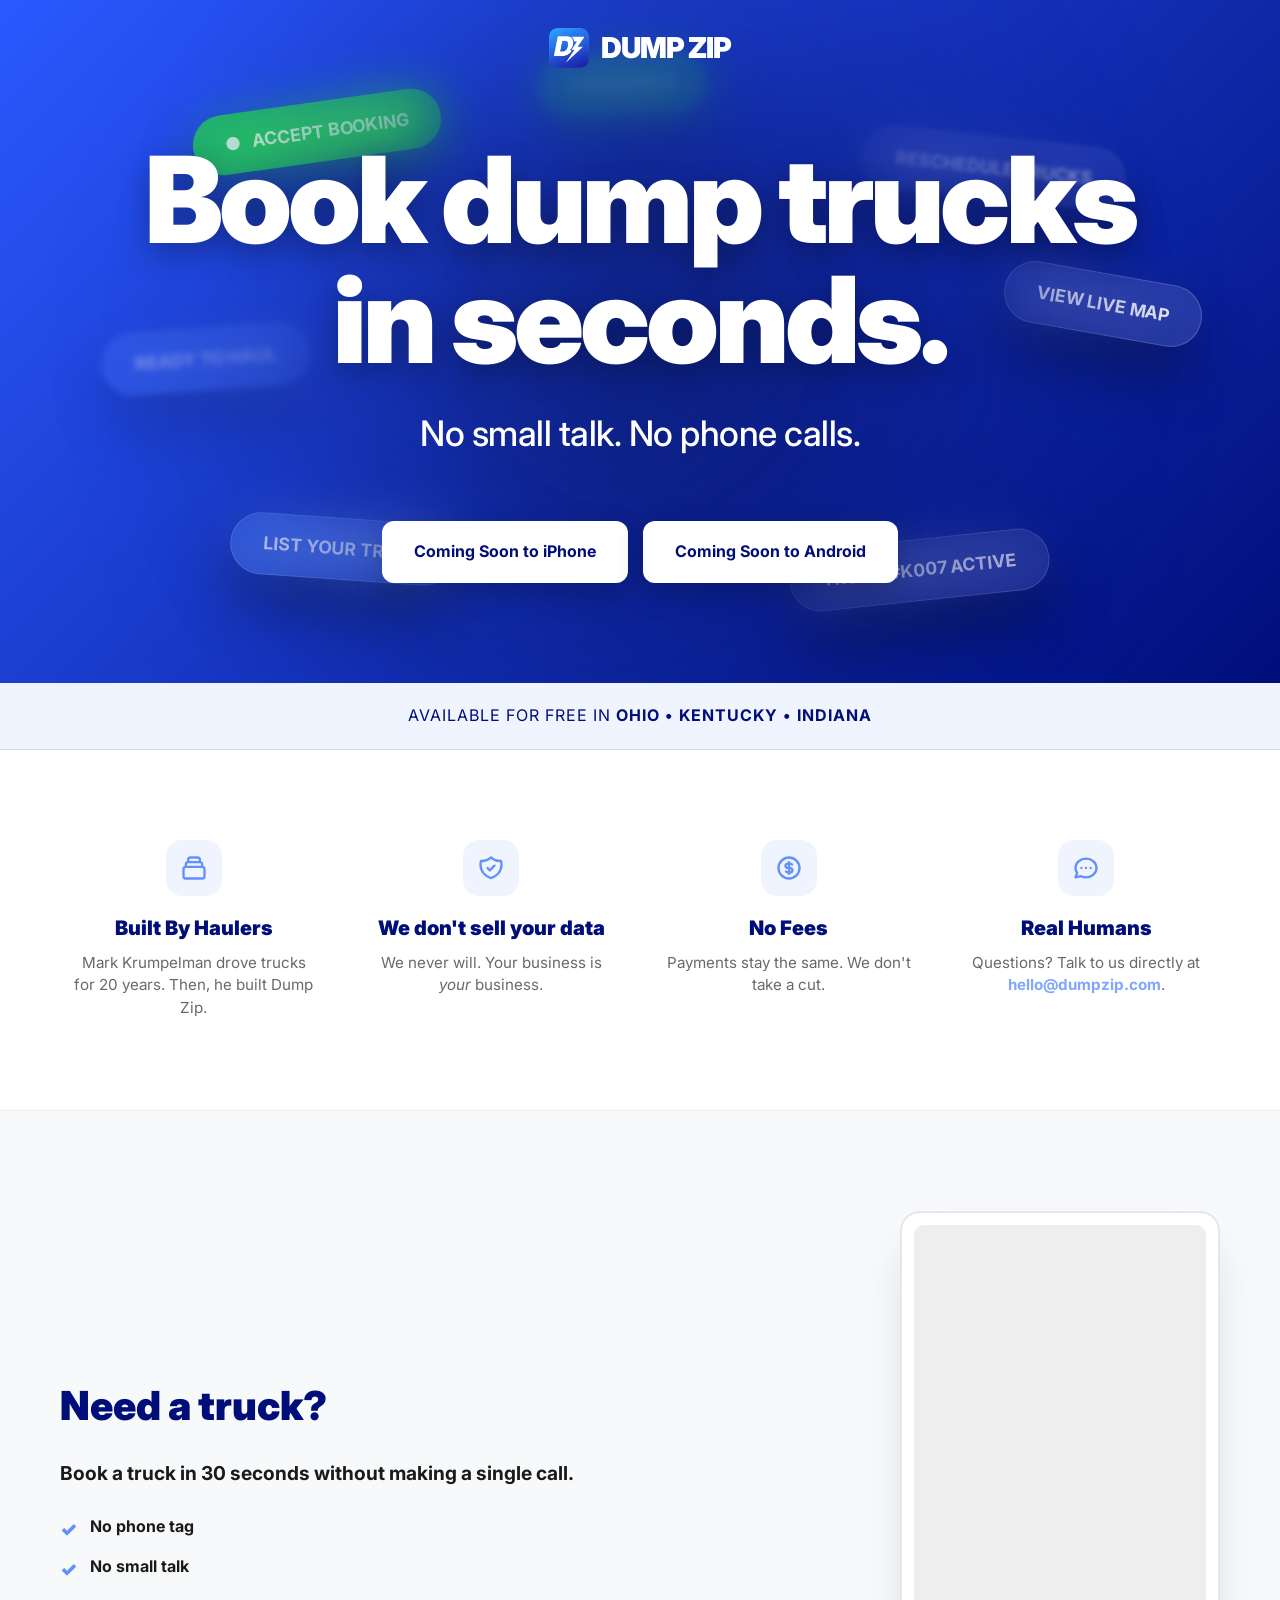
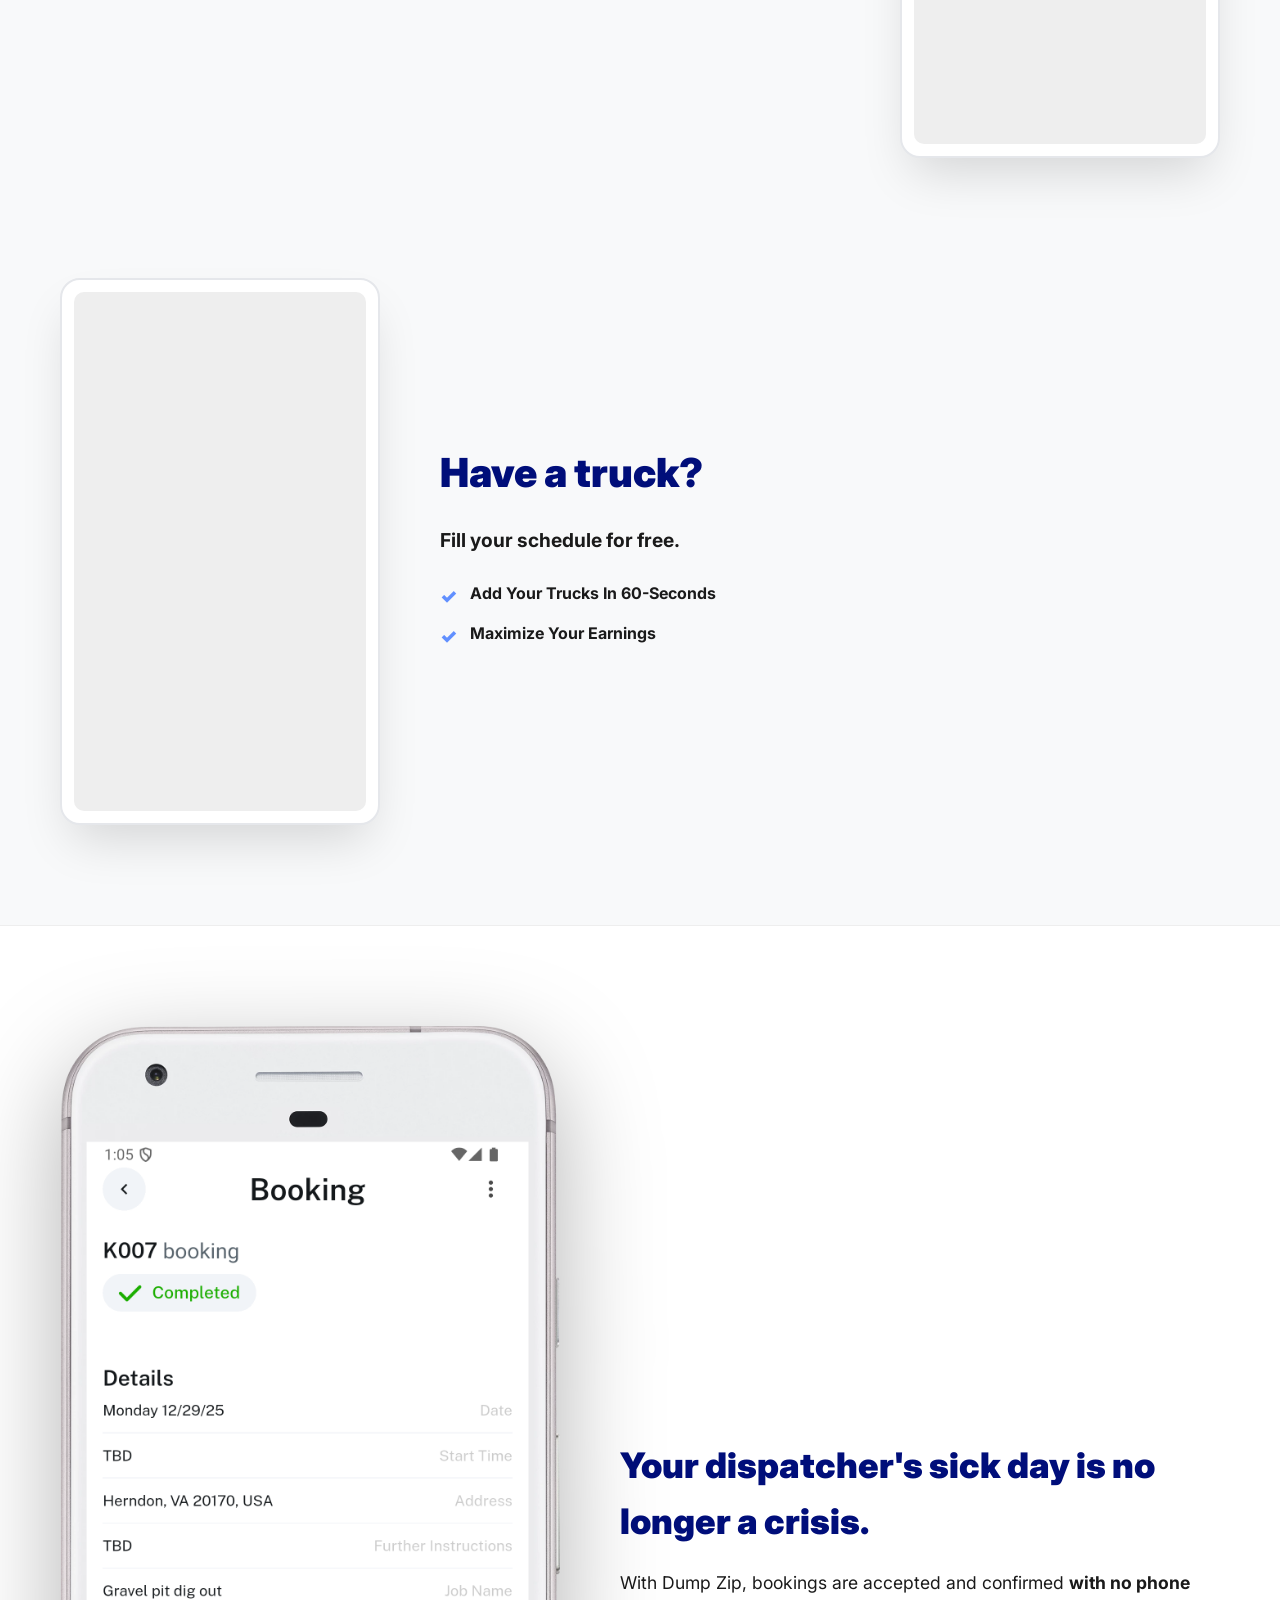
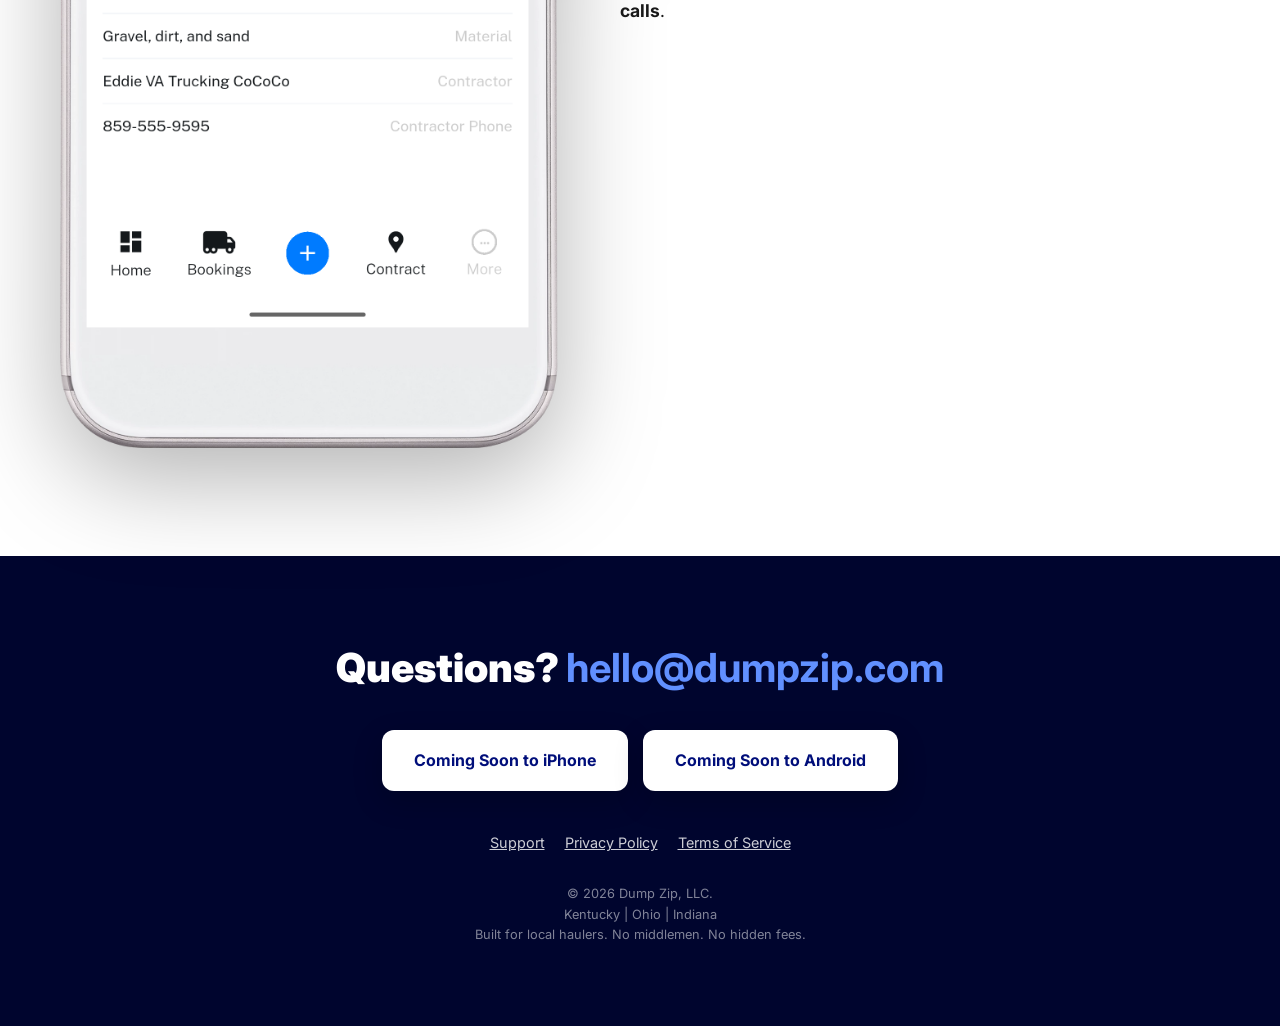
==== index.html @ b7d686d4 "Update index.html" ====
<!DOCTYPE html>
<html lang="en">
<head>
    <meta charset="UTF-8">
    <meta name="viewport" content="width=device-width, initial-scale=1.0">
    <title>Dump Zip | Stop Playing Phone Games</title>
    <link rel="preconnect" href="https://fonts.googleapis.com">
    <link rel="preconnect" href="https://fonts.gstatic.com" crossorigin>
    <link href="https://fonts.googleapis.com/css2?family=Inter:wght@400;500;700;900&display=swap" rel="stylesheet">
    <style>
        :root {
            --primary-gradient: linear-gradient(135deg, #2b59ff 0%, #000E7A 100%);
            --white: #ffffff;
            --text-dark: #1a1a1a;
            --text-light: #f0f0f0;
            --accent: #6190FF;
            --card-bg: #f8f9fa; /* Light Gray */
            --success: #22c55e;
            --danger: #ef4444;
        }

        * { margin: 0; padding: 0; box-sizing: border-box; }

        body {
            font-family: 'Inter', sans-serif;
            line-height: 1.6;
            color: var(--text-dark);
            background-color: var(--white);
            overflow-x: hidden;
        }

        .container { max-width: 1200px; margin: 0 auto; padding: 0 20px; } /* Increased max-width slightly for 4 cols */

        /* Navbar */
        nav { padding: 25px 0; background: transparent; position: absolute; width: 100%; z-index: 100; text-align: center; }
.logo {
    font-weight: 900;
    font-size: 1.8rem;
    color: white;
    text-transform: uppercase;
    letter-spacing: -1px;
        display: flex;
    align-items: center;
    justify-content: center;
    gap: 12px; /* This adds a nice space between the icon and the text */
}

.logo img {
    display: block;
    width: 40px;  
    height: 40px; 
    object-fit: contain;
}

        /* HERO SECTION */
        .hero {
            background: var(--primary-gradient);
            color: var(--white);
            padding: 140px 0 100px;
            text-align: center;
            position: relative;
            overflow: hidden;
            display: flex;
            align-items: center;
            min-height: 650px;
        }

        /* 3-LAYER SANDWICH LOGIC */
        
        /* LAYER 1: Background Pills */
        .floating-pill {
            position: absolute;
            padding: 16px 32px;
            border-radius: 100px;
            font-weight: 700;
            font-size: 1.1rem;
            white-space: nowrap;
            box-shadow: 0 30px 60px rgba(0,0,0,0.4);
            pointer-events: none;
            z-index: 5; 
            display: flex;
            align-items: center;
            gap: 12px;
        }
        .pill-green { background: var(--success); color: white; }
        .pill-blue { background: rgba(97, 144, 255, 0.45); color: white; border: 1.5px solid rgba(255,255,255,0.2); }
        .pill-glass { background: rgba(255, 255, 255, 0.12); color: white; border: 1.5px solid rgba(255, 255, 255, 0.2); }

        .p-1 { top: 15%; left: 15%; transform: rotate(-8deg); }
        .p-2 { top: 20%; right: 12%; transform: rotate(6deg); filter: blur(2px); opacity: 0.6; }
        .p-3 { bottom: 15%; left: 18%; transform: rotate(4deg); }
        .p-4 { bottom: 12%; right: 18%; transform: rotate(-6deg); }
        .p-5 { top: 48%; left: 8%; transform: rotate(-4deg); filter: blur(3px); opacity: 0.5; }
        .p-6 { top: 40%; right: 6%; transform: rotate(10deg); }
        .p-7 { top: 8%; left: 42%; transform: rotate(-2deg); filter: blur(4px); opacity: 0.4; }

        /* LAYER 2: The Shield */
        .legibility-shield {
            position: absolute;
            top: 50%;
            left: 50%;
            transform: translate(-50%, -50%);
            width: 120%; 
            height: 100%;
            z-index: 8;
            pointer-events: none;
            backdrop-filter: blur(25px);
            -webkit-backdrop-filter: blur(25px);
            -webkit-mask-image: radial-gradient(circle, black 20%, transparent 70%);
            mask-image: radial-gradient(circle, black 20%, transparent 70%);
            background: radial-gradient(circle, rgba(0, 5, 46, 0.4) 0%, transparent 70%);
        }

        /* LAYER 3: Crisp Text */
        .hero-text-content {
            position: relative;
            z-index: 20;
            max-width: 1100px;
            margin: 0 auto;
        }
        
        .hero-h1 {
            font-size: clamp(3rem, 10vw, 7.5rem);
            font-weight: 900;
            line-height: 1;
            letter-spacing: -4px;
            margin-bottom: 25px;
            text-shadow: 0 10px 30px rgba(0,0,0,0.3);
        }
        
        .hero-h2 {
            font-size: clamp(1.2rem, 3vw, 2.2rem);
            font-weight: 500;
            margin-bottom: 60px;
            opacity: 1;
            letter-spacing: -0.5px;
        }

        .cta-group { 
            display: flex; 
            gap: 15px; 
            flex-wrap: wrap; 
            justify-content: center; 
            align-items: center; 
        }

        .btn { padding: 18px 32px; border-radius: 12px; text-decoration: none; font-weight: 700; font-size: 1rem; transition: transform 0.2s; text-align: center; }
        .btn-primary { background: var(--white); color: #000E7A; box-shadow: 0 10px 30px rgba(0,0,0,0.2); }
        .btn-secondary { background: rgba(255,255,255,0.1); color: var(--white); border: 1px solid rgba(255,255,255,0.3); backdrop-filter: blur(10px); }
        .btn:hover { transform: translateY(-3px); }

        /* Location Bar */
        .location-bar {
            background: #f0f4ff;
            padding: 20px;
            text-align: center;
            font-weight: 700;
            color: #000E7A;
            text-transform: uppercase;
            letter-spacing: 1px;
            border-bottom: 1px solid #d0d7ef;
        }

        /* PROMISE SECTION (White Background) */
        .promise {
            background: var(--white);
            padding: 80px 0;
            border-bottom: 1px solid #eee;
        }

        .promise-grid {
            display: grid;
            grid-template-columns: repeat(4, 1fr); /* CHANGED TO 4 COLUMNS */
            gap: 30px; /* Reduced gap slightly to fit 4 */
            align-items: flex-start;
        }

        .promise-card {
            text-align: center;
            padding: 10px;
        }

        .promise-icon {
            width: 56px;
            height: 56px;
            margin: 0 auto 20px auto;
            color: var(--accent);
            background: rgba(97, 144, 255, 0.1);
            padding: 14px;
            border-radius: 16px;
            display: block;
        }

        .promise h3 {
            font-size: 1.25rem;
            font-weight: 900;
            margin-bottom: 12px;
            color: #000E7A;
            line-height: 1.2;
        }

        .promise p {
            font-size: 0.95rem;
            opacity: 0.8;
            line-height: 1.5;
            color: #444;
        }

        /* FEATURES SECTION (Gray Background) */
        .features { 
            padding: 100px 0; 
            background-color: var(--card-bg); 
        }
        
        .feature-row {
            display: flex;
            align-items: center;
            gap: 60px;
            margin-bottom: 120px;
        }

        .feature-row:last-child { margin-bottom: 0; }

        .feature-row.reverse { flex-direction: row-reverse; }

        .feature-text { flex: 1; }
        .feature-text h2 { font-size: 2.5rem; font-weight: 900; color: #000E7A; margin-bottom: 20px; }
        .feature-text p { font-size: 1.2rem; margin-bottom: 25px; }
        
        .feature-text ul { list-style: none; }
        .feature-text li { 
            margin-bottom: 15px; 
            padding-left: 30px; 
            position: relative; 
            font-weight: 500;
        }
        .feature-text li::before { 
            content: '✓'; 
            position: absolute; 
            left: 0; 
            color: var(--accent); 
            font-weight: 900; 
            font-size: 1.2rem;
        }

        .feature-video {
            flex: 0 0 320px;
            position: relative;
        }

        .phone-frame {
            background: #fff;
            padding: 12px;
            border-radius: 20px;
            box-shadow: 0 25px 50px -12px rgba(0, 0, 0, 0.15);
            border: 2px solid #e5e7eb;
        }

        .video-container {
            width: 100%;
            border-radius: 10px;
            overflow: hidden;
            background: #eee;
            aspect-ratio: 9/16;
            display: block;
        }

        .video-container video { width: 100%; height: 100%; object-fit: cover; }

        /* PROOF SECTION (White Background) */
        .proof-section { 
            padding: 100px 0; 
            background: var(--white); 
            border-top: 1px solid #eee; 
        }
        .proof-grid {
            display: grid;
            grid-template-columns: 1fr 1.2fr;
            gap: 60px;
            align-items: center;
        }
        
        /* UPDATED IMAGE STYLING FOR TRANSPARENT PNG */
        .proof-image img {
            width: 100%;
            /* Removed the card-like styling to fix the background issue */
            border-radius: 0; 
            box-shadow: none;
            /* Apply a shadow that respects the transparent shape */
            filter: drop-shadow(0 30px 50px rgba(0,0,0,0.3));
            transition: transform 0.3s ease;
        }
        
        .proof-image img:hover {
            transform: translateY(-5px);
        }

        .proof-text h2 { font-size: 2.2rem; font-weight: 900; margin-bottom: 20px; color: #000E7A; }
        .proof-text p { margin-bottom: 20px; font-size: 1.1rem; }

        /* Footer */
        footer { 
            background: #00052e; 
            color: var(--white); 
            padding: 80px 0; 
            text-align: center; 
        }
        footer h2 { font-size: 2.5rem; margin-bottom: 30px; font-weight: 900; }
        
        /* Signup Form Styling */
        #signupForm {
            max-width: 400px;
            margin: 40px auto 30px auto;
            padding: 30px;
            background: rgba(255,255,255,0.1);
            border: 1px solid rgba(255,255,255,0.2);
            border-radius: 12px;
            backdrop-filter: blur(10px);
            color: var(--text-light);
            text-align: left;
        }
        #signupForm h3 {
            font-size: 1.8rem;
            font-weight: 700;
            margin-bottom: 25px;
            color: var(--white);
            text-align: center;
        }
        #signupForm div {
            margin-bottom: 15px;
        }
        #signupForm label {
            display: block;
            margin-bottom: 8px;
            font-weight: 500;
            font-size: 0.95rem;
            color: rgba(255,255,255,0.8);
        }
        #signupForm input[type="text"],
        #signupForm input[type="email"] {
            width: 100%;
            padding: 12px 15px;
            border: 1px solid rgba(255,255,255,0.3);
            border-radius: 8px;
            background-color: rgba(255,255,255,0.15);
            color: var(--white);
            font-family: 'Inter', sans-serif;
            font-size: 1rem;
            box-sizing: border-box;
            transition: border-color 0.2s, background-color 0.2s;
        }
        #signupForm input[type="text"]:focus,
        #signupForm input[type="email"]:focus {
            outline: none;
            border-color: var(--accent);
            background-color: rgba(255,255,255,0.25);
        }
        #signupForm input::placeholder {
            color: rgba(255,255,255,0.5);
        }

        #signupForm button[type="submit"] {
            width: 100%;
            padding: 15px;
            border-radius: 12px;
            background: var(--accent);
            color: var(--white);
            font-weight: 700;
            font-size: 1.1rem;
            border: none;
            cursor: pointer;
            transition: background-color 0.2s, transform 0.2s;
        }
        #signupForm button[type="submit"]:hover {
            background-color: #4a7ffc;
            transform: translateY(-2px);
        }

        #responseMessage { 
            margin-top: 20px; 
            padding: 12px; 
            border-radius: 8px; 
            font-weight: 500;
            text-align: center;
            font-size: 0.9rem;
            color: var(--text-light); 
        }
        #responseMessage.success { 
            background-color: rgba(34, 197, 94, 0.2);
            color: var(--success); 
            border: 1px solid rgba(34, 197, 94, 0.4);
        }
        #responseMessage.error { 
            background-color: rgba(239, 68, 68, 0.2);
            color: var(--danger); 
            border: 1px solid rgba(239, 68, 68, 0.4);
        }

        /* Responsive Breakpoints */
        
        /* TABLET: 2x2 GRID for Promises */
        @media (max-width: 1024px) {
            .promise-grid {
                grid-template-columns: repeat(2, 1fr);
                gap: 40px;
            }
        }

        /* MOBILE Adjustments */
        @media (max-width: 900px) {
            .floating-pill, .legibility-shield { display: none; }
            .feature-row, .feature-row.reverse { 
                flex-direction: column; 
                text-align: center; 
                gap: 40px;
                margin-bottom: 80px;
            }
            .feature-video { flex: 0 0 auto; width: 280px; }
            .feature-text h2 { font-size: 2rem; }
            .proof-grid { grid-template-columns: 1fr; text-align: center; gap: 40px; }
        }

        @media (max-width: 600px) {
            .hero { padding: 80px 0; min-height: auto; }
            .hero-h1 { font-size: 3.5rem; letter-spacing: -2px; }
            .hero-h2 { font-size: 1.1rem; margin-bottom: 40px; }
            .btn { width: 100%; }
            #signupForm { padding: 20px; margin-left: 15px; margin-right: 15px; }
            
            /* Stack Promises 1x1 on small mobile */
            .promise-grid {
                grid-template-columns: 1fr;
                gap: 50px;
            }
        }
		
    </style>
</head>
<body>

    <nav>
        <div class="container">
            <div class="logo"><img src="media/logo_transparent_150x150.png" />Dump Zip</div>
        </div>
    </nav>

    <section class="hero">
        <!-- LAYER 1: PILLS -->
        <div class="floating-pill pill-green p-1"><span>●</span> ACCEPT BOOKING</div>
        <div class="floating-pill pill-glass p-2">RESCHEDULE TRUCKS</div>
        <div class="floating-pill pill-blue p-3">LIST YOUR TRUCK</div>
        <div class="floating-pill pill-glass p-4">TRUCK #K007 ACTIVE</div>
        <div class="floating-pill pill-blue p-5">READY TO HAUL</div>
        <div class="floating-pill pill-glass p-6">VIEW LIVE MAP</div>
        <div class="floating-pill pill-green p-7">CONFIRMED</div>

        <!-- LAYER 2: THE SHIELD -->
        <div class="legibility-shield"></div>

        <!-- LAYER 3: CRISP TEXT -->
        <div class="container">
            <div class="hero-text-content">
                <h1 class="hero-h1">Book dump trucks in seconds. </h1>
                <h2 class="hero-h2">No small talk. No phone calls. </h2>
                <div class="cta-group">
                    <a href="#" class="btn btn-primary">Coming Soon to iPhone</a>
                    <a href="#" class="btn btn-primary">Coming Soon to Android</a>
                </div>
            </div>
        </div>
    </section>

    <div class="location-bar">
        <span style="font-weight: 400;">Available for free in</span>  Ohio • Kentucky • Indiana
    </div>
	
    <!-- PROMISE SECTION (New 4-Column Layout) -->
    <section class="promise">
        <div class="container">
            <div class="promise-grid">
                
                <!-- NEW ITEM: Built By Haulers (First for trust) -->
                <div class="promise-card">
                    <svg class="promise-icon" xmlns="http://www.w3.org/2000/svg" fill="none" viewBox="0 0 24 24" stroke="currentColor" stroke-width="2">
                        <path stroke-linecap="round" stroke-linejoin="round" d="M19 11H5m14 0a2 2 0 012 2v6a2 2 0 01-2 2H5a2 2 0 01-2-2v-6a2 2 0 012-2m14 0V9a2 2 0 00-2-2M5 11V9a2 2 0 012-2m0 0V5a2 2 0 012-2h6a2 2 0 012 2v2M7 7h10" />
                    </svg>
                    <h3>Built By Haulers</h3>
                    <p>Mark Krumpelman drove trucks for 20 years. Then, he built Dump Zip.</p>
                </div>

                <!-- Item 2: Privacy -->
                <div class="promise-card">
                    <svg class="promise-icon" xmlns="http://www.w3.org/2000/svg" fill="none" viewBox="0 0 24 24" stroke="currentColor" stroke-width="2">
                        <path stroke-linecap="round" stroke-linejoin="round" d="M9 12l2 2 4-4m5.618-4.016A11.955 11.955 0 0112 2.944a11.955 11.955 0 01-8.618 3.04A12.02 12.02 0 003 9c0 5.591 3.824 10.29 9 11.622 5.176-1.332 9-6.03 9-11.622 0-1.042-.133-2.052-.382-3.016z" />
                    </svg>
                    <h3>We don't sell your data</h3>
                    <p>We never will. Your business is <em>your</em> business.</p>
                </div>

                <!-- Item 3: Money -->
                <div class="promise-card">
                    <svg class="promise-icon" xmlns="http://www.w3.org/2000/svg" fill="none" viewBox="0 0 24 24" stroke="currentColor" stroke-width="2">
                        <path stroke-linecap="round" stroke-linejoin="round" d="M12 8c-1.657 0-3 .895-3 2s1.343 2 3 2 3 .895 3 2-1.343 2-3 2m0-8c1.11 0 2.08.402 2.599 1M12 8V7m0 1v8m0 0v1m0-1c-1.11 0-2.08-.402-2.599-1M21 12a9 9 0 11-18 0 9 9 0 0118 0z" />
                    </svg>
                    <h3>No Fees</h3>
                    <p>Payments stay the same. We don't take a cut.</p>
                </div>

                <!-- Item 4: Contact -->
                <div class="promise-card">
                    <svg class="promise-icon" xmlns="http://www.w3.org/2000/svg" fill="none" viewBox="0 0 24 24" stroke="currentColor" stroke-width="2">
                        <path stroke-linecap="round" stroke-linejoin="round" d="M8 12h.01M12 12h.01M16 12h.01M21 12c0 4.418-4.03 8-9 8a9.863 9.863 0 01-4.255-.949L3 20l1.395-3.72C3.512 15.042 3 13.574 3 12c0-4.418 4.03-8 9-8s9 3.582 9 8z" />
                    </svg>
                    <h3>Real Humans</h3>
                    <p>Questions? Talk to us directly at <a href="mailto:hello@dumpzip.com" style="color:var(--accent); text-decoration:none; font-weight:700;">hello@dumpzip.com</a>.</p>
                </div>

            </div>
        </div>
    </section>

    <!-- FEATURES SECTION -->
    <section class="features">
        <div class="container">
            
            <!-- Contractor Row -->
            <div class="feature-row">
                <div class="feature-text">
                    <h2>Need a truck?</h2>
                    <p><strong>Book a truck in 30 seconds without making a single call.</strong></p>
                    <ul>
                        <li><strong>No phone tag</strong></li>
                        <li><strong>No small talk</strong></li>
                    </ul>
                </div>
                <div class="feature-video">
                    <div class="phone-frame">
                        <div class="video-container">
                            <video autoplay muted loop playsinline>
                                <source src="media/ContractorCreateJob_small_v1.mp4" type="video/mp4">
                            </video>
                        </div>
                    </div>
                </div>
            </div>

            <!-- Owner Row -->
            <div class="feature-row reverse">
                <div class="feature-text">
                    <h2>Have a truck?</h2>
                    <p><strong>Fill your schedule for free.</strong></p>
                    <ul>
                        <li><strong>Add Your Trucks In 60-Seconds</strong></li>
                        <li><strong>Maximize Your Earnings</strong></li>
                    </ul>
                </div>
                <div class="feature-video">
                    <div class="phone-frame">
                        <div class="video-container">
                            <video autoplay muted loop playsinline>
                                <source src="media/AddTruck_Small_v4.mp4" type="video/mp4">
                            </video>
                        </div>
                    </div>
                </div>
            </div>

        </div>
    </section>

    <!-- PROOF SECTION -->
    <section class="proof-section">
        <div class="container">
            <div class="proof-grid">
                <div class="proof-image">
                    <img src="media/BookingDetail.png" alt="Booking Detail Screen">
                </div>
                <div class="proof-text">
                    <h2>Your dispatcher's sick day is no longer a crisis.</h2>
                    <p>With Dump Zip, bookings are accepted and confirmed <strong>with no phone calls</strong>.</p>
                </div>
            </div>
        </div>
    </section>

<footer>
        <div class="container">
            <h2>Questions? <a href="mailto:hello@dumpzip.com" style="color:var(--accent); text-decoration:none; font-weight:700;">hello@dumpzip.com</a></h2>
            <div class="cta-group" style="justify-content: center; margin-bottom: 40px;">
                <a href="#" class="btn btn-primary">Coming Soon to iPhone</a>
                <a href="#" class="btn btn-primary">Coming Soon to Android</a>
            </div>

            <!-- MANDATORY LINKS FOR APP STORE REVIEW -->
            <div style="margin-bottom: 30px; display: flex; justify-content: center; gap: 20px; font-size: 0.9rem;">
                <a href="support.html" style="color: white; text-decoration: underline; opacity: 0.8;">Support</a>
                <a href="privacy.html" style="color: white; text-decoration: underline; opacity: 0.8;">Privacy Policy</a>
                <a href="tos.html" style="color: white; text-decoration: underline; opacity: 0.8;">Terms of Service</a>
            </div>

            <p style="opacity: 0.5; font-size: 0.8rem;">
                © <script>document.write(new Date().getFullYear());</script> Dump Zip, LLC. <br / >
				Kentucky | Ohio | Indiana<br />
                Built for local haulers. No middlemen. No hidden fees.
            </p>
        </div>
    </footer>

   
</body>
</html>
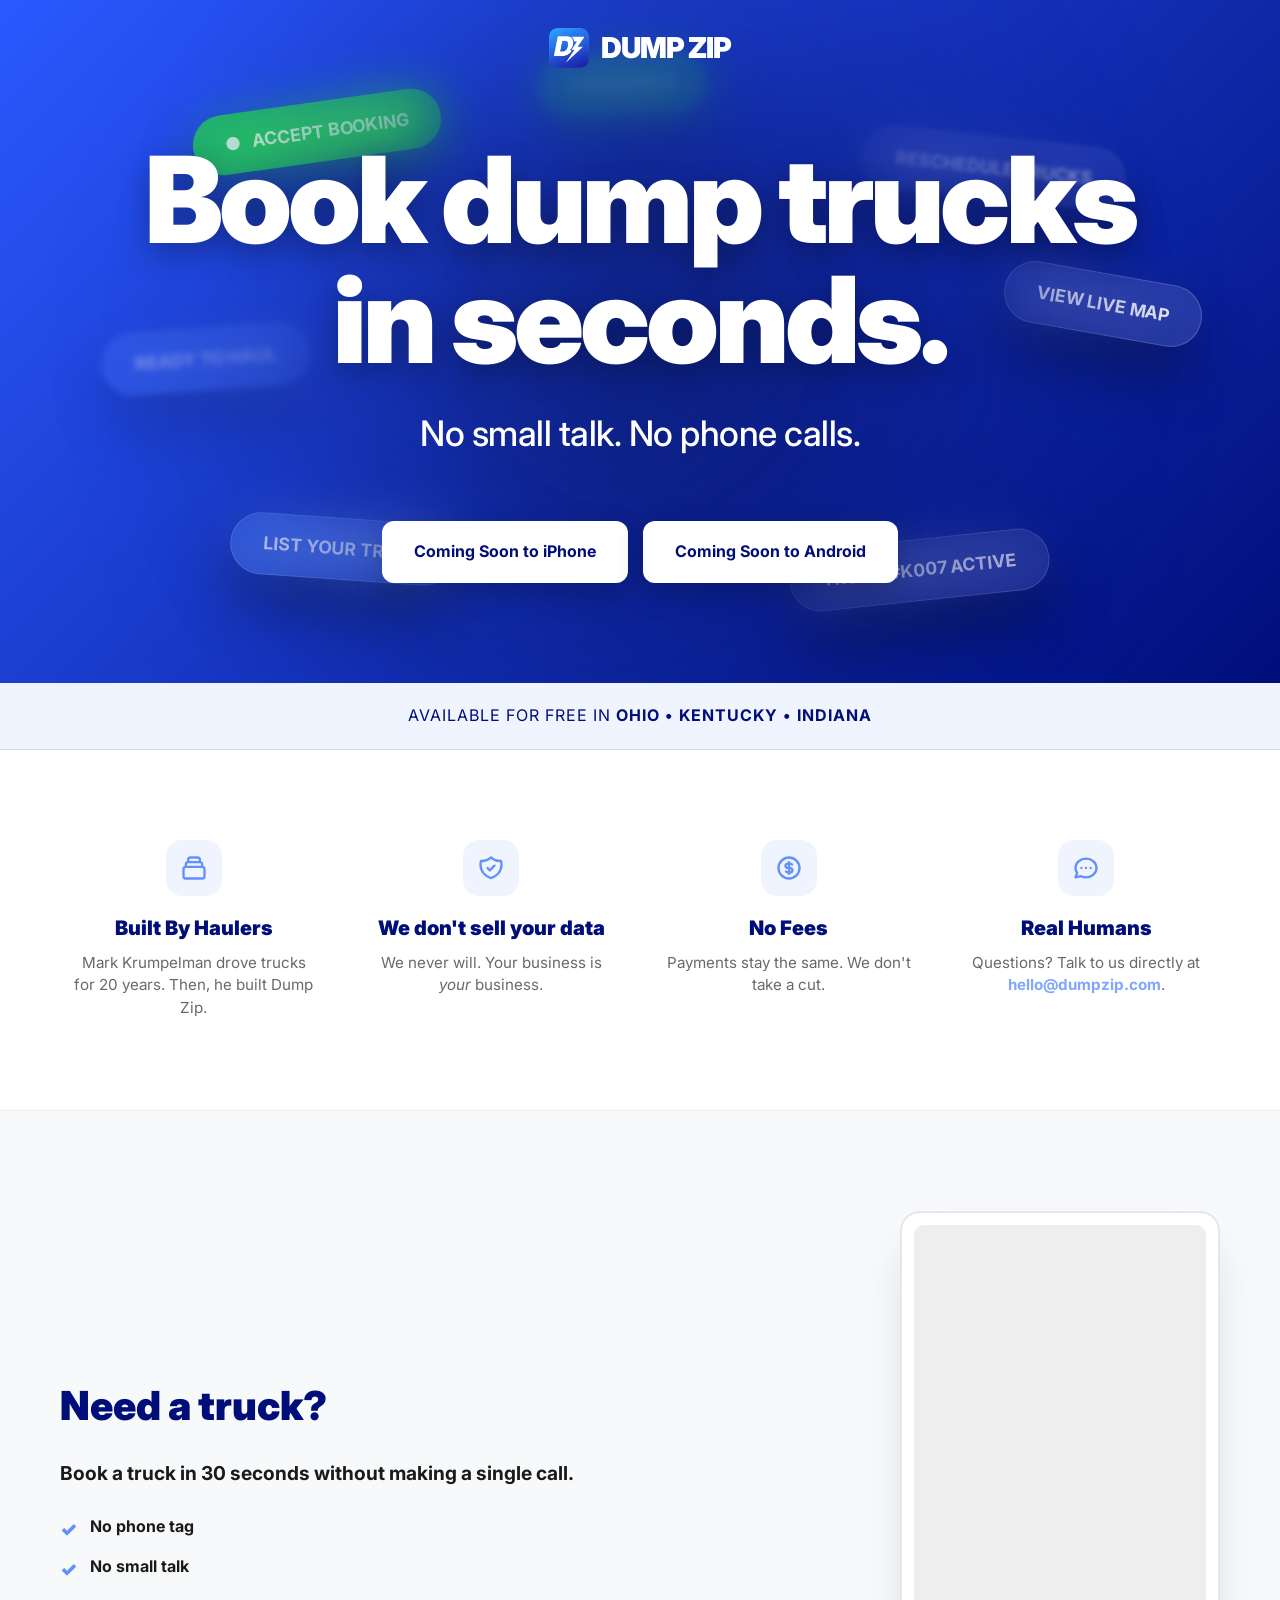
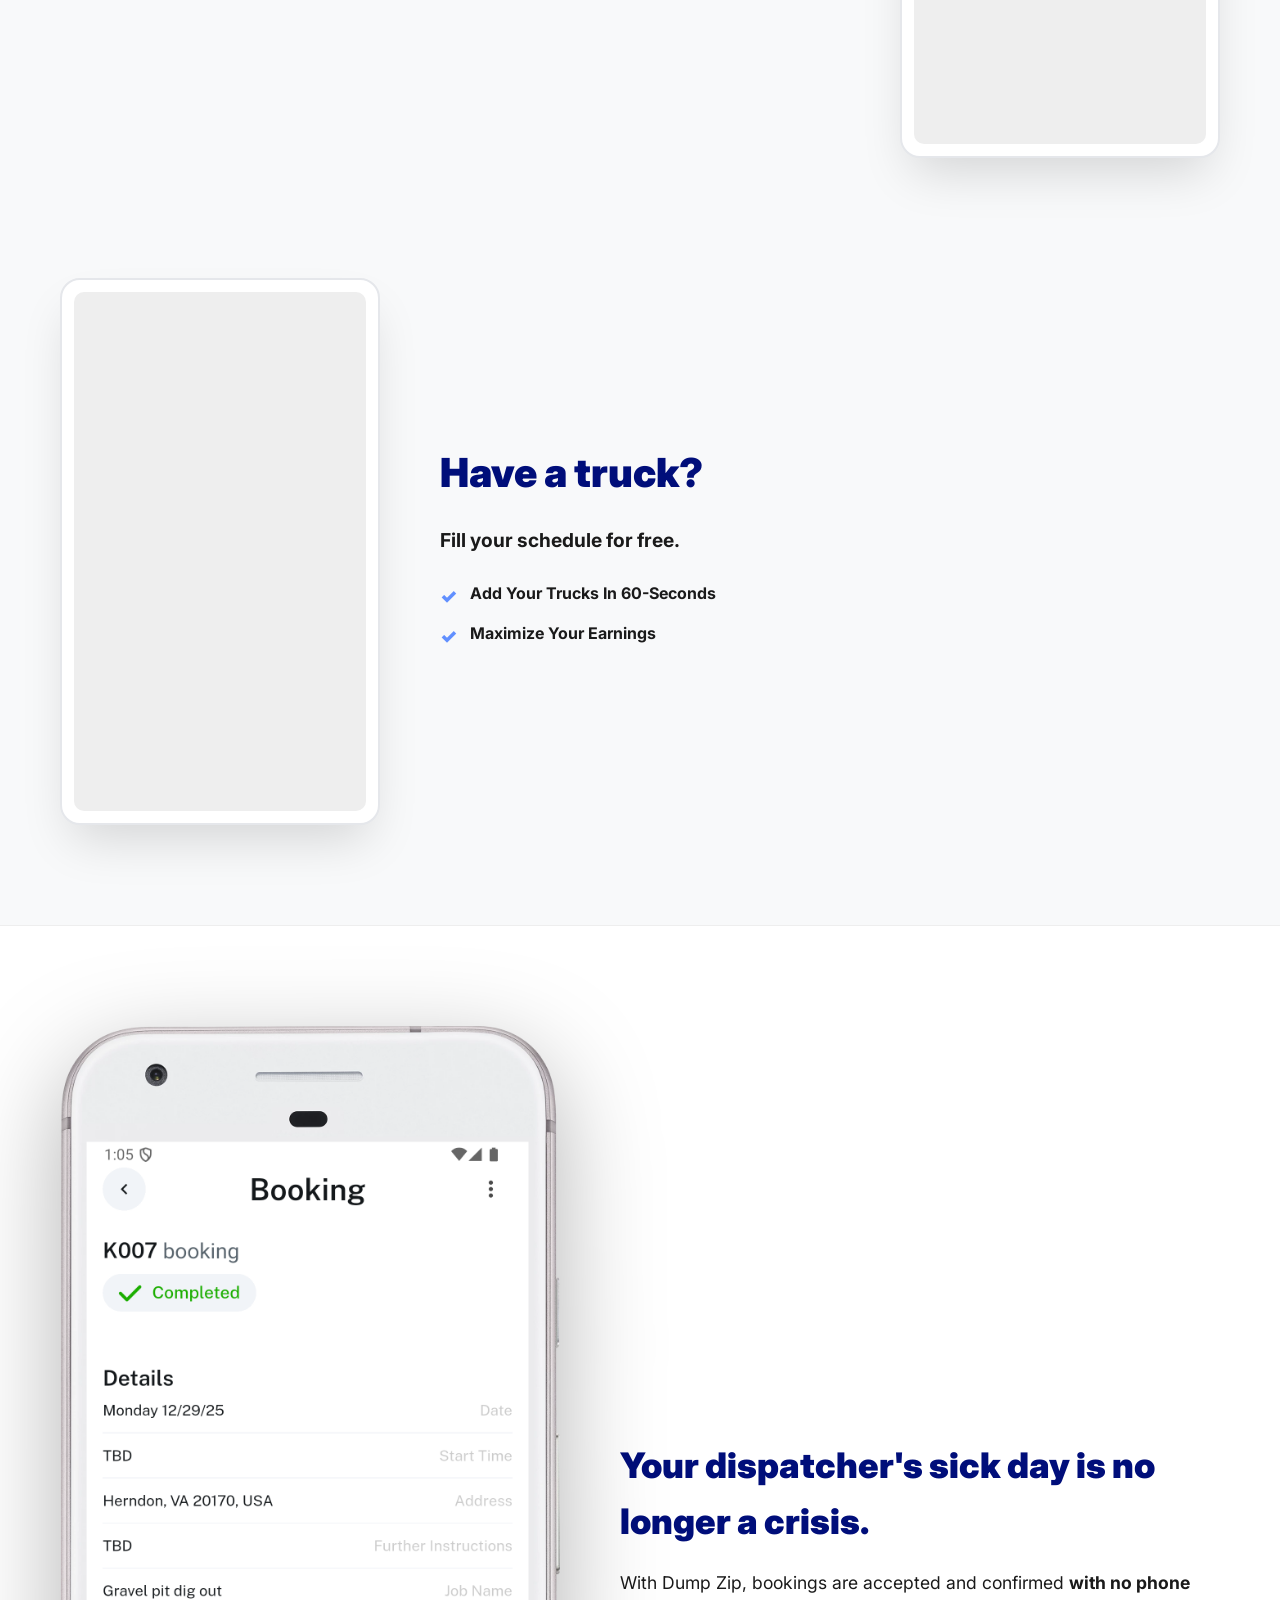
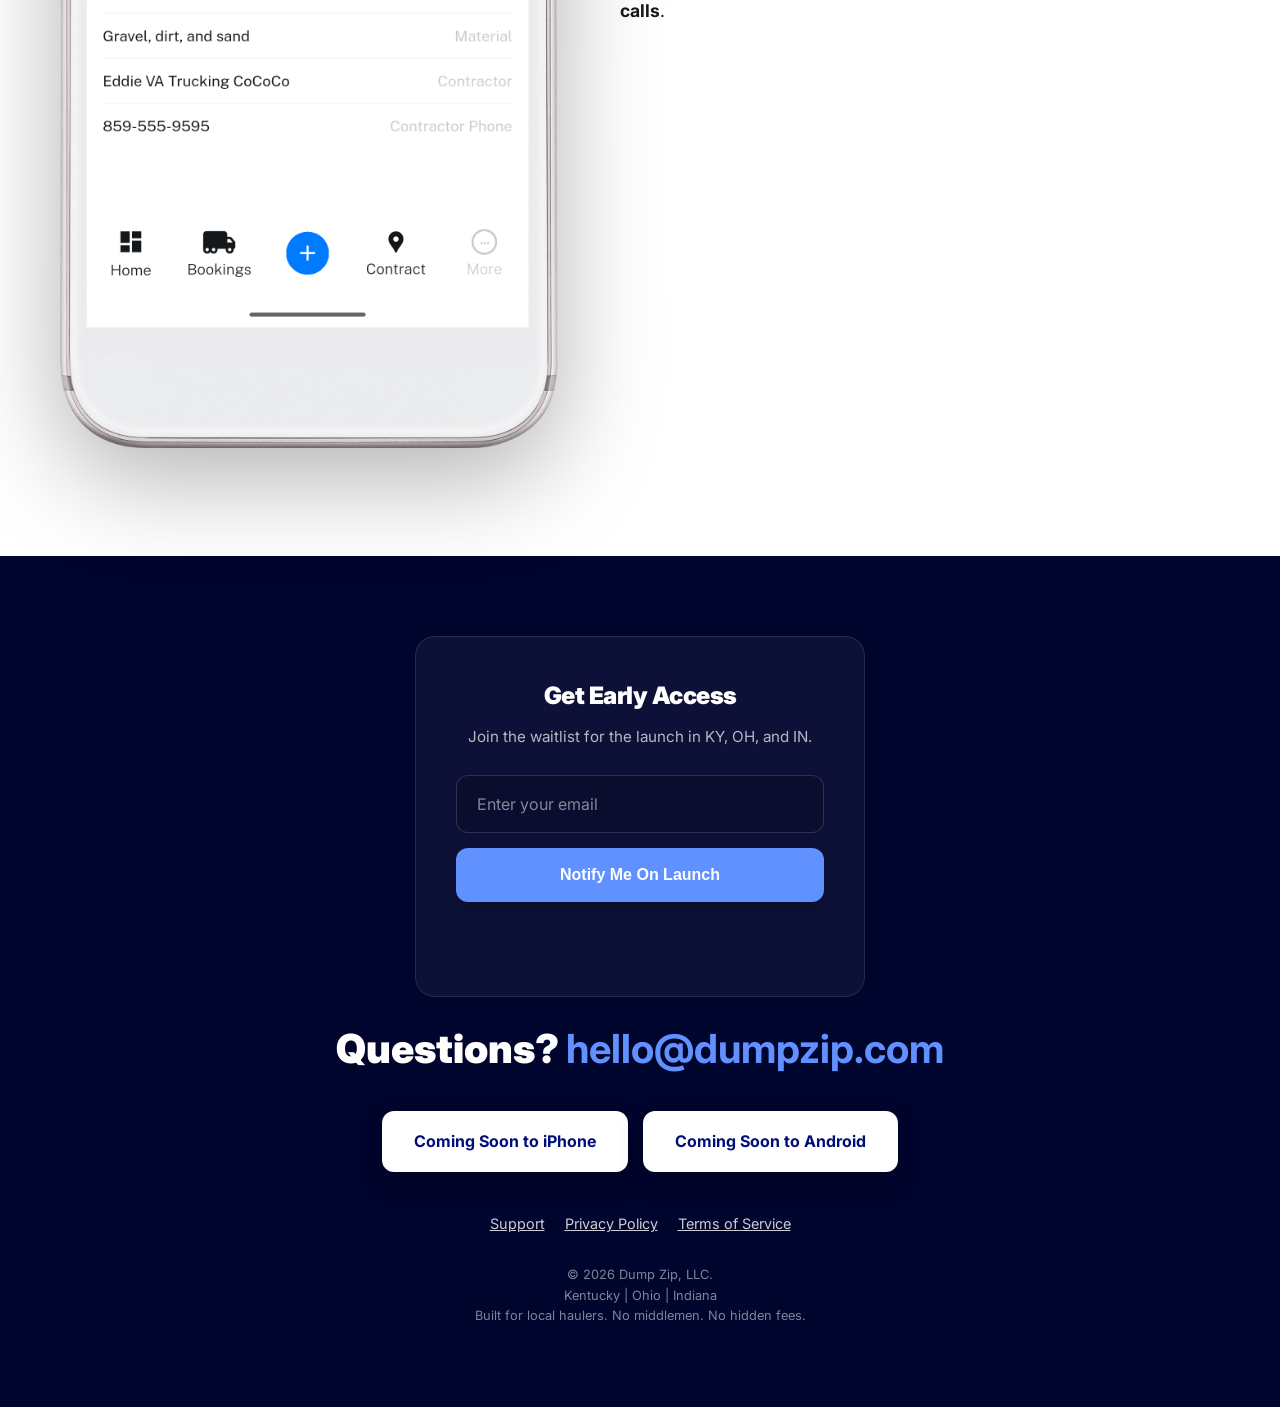
==== commit b6592918: "Update index.html" ====
--- a/index.html
+++ b/index.html
@@ -3,7 +3,7 @@
 <head>
     <meta charset="UTF-8">
     <meta name="viewport" content="width=device-width, initial-scale=1.0">
-    <title>Dump Zip | Stop Playing Phone Games</title>
+    <title>Dump Zip | Book dump trucks in seconds</title>
     <link rel="preconnect" href="https://fonts.googleapis.com">
     <link rel="preconnect" href="https://fonts.gstatic.com" crossorigin>
     <link href="https://fonts.googleapis.com/css2?family=Inter:wght@400;500;700;900&display=swap" rel="stylesheet">
@@ -433,7 +433,101 @@
                 gap: 50px;
             }
         }
-		
+
+
+
+       #signupForm {
+            max-width: 450px;
+            margin: 0 auto 20px auto;
+            padding: 40px;
+            background: rgba(255, 255, 255, 0.05); /* Subtler than before */
+            border: 1px solid rgba(255, 255, 255, 0.1);
+            border-radius: 20px; /* Matching the phone-frame radius */
+            backdrop-filter: blur(12px);
+            -webkit-backdrop-filter: blur(12px);
+            text-align: center;
+        }
+
+        #signupForm h3 {
+            font-size: 1.5rem;
+            font-weight: 900;
+            margin-bottom: 10px;
+            color: var(--white);
+            letter-spacing: -0.5px;
+        }
+
+        #signupForm p {
+            font-size: 0.95rem;
+            color: rgba(255, 255, 255, 0.7);
+            margin-bottom: 25px;
+        }
+
+        .input-group {
+            position: relative;
+            margin-bottom: 15px;
+        }
+
+        #signupForm input[type="email"] {
+            width: 100%;
+            padding: 18px 20px;
+            border: 1.5px solid rgba(255, 255, 255, 0.15);
+            border-radius: 12px;
+            background-color: rgba(0, 0, 0, 0.2);
+            color: var(--white);
+            font-family: 'Inter', sans-serif;
+            font-size: 1rem;
+            transition: all 0.2s ease;
+            box-sizing: border-box;
+        }
+
+        #signupForm input[type="email"]:focus {
+            outline: none;
+            border-color: var(--accent);
+            background-color: rgba(0, 0, 0, 0.4);
+            box-shadow: 0 0 0 4px rgba(97, 144, 255, 0.2);
+        }
+
+        #signupForm button[type="submit"] {
+            width: 100%;
+            padding: 18px;
+            border-radius: 12px;
+            background: var(--accent);
+            color: var(--white);
+            font-weight: 700;
+            font-size: 1rem;
+            border: none;
+            cursor: pointer;
+            transition: all 0.2s cubic-bezier(0.175, 0.885, 0.32, 1.275);
+            box-shadow: 0 10px 20px rgba(0, 0, 0, 0.2);
+        }
+
+        #signupForm button[type="submit"]:hover:not(:disabled) {
+            transform: translateY(-3px);
+            background-color: #4a7ffc;
+            box-shadow: 0 15px 30px rgba(0, 0, 0, 0.3);
+        }
+
+        #signupForm button[type="submit"]:active:not(:disabled) {
+            transform: translateY(-1px);
+        }
+
+        #signupForm button[type="submit"]:disabled {
+            background-color: #334155;
+            color: rgba(255, 255, 255, 0.4);
+            cursor: not-allowed;
+            transform: none;
+            box-shadow: none;
+        }
+
+        #message { 
+            margin-top: 15px; 
+            min-height: 24px; /* Prevents layout jump */
+            font-weight: 600;
+            font-size: 0.9rem;
+            transition: all 0.3s ease;
+        }
+
+
     </style>
 </head>
 <body>
@@ -584,7 +678,61 @@
     </section>
 
 <footer>
+
         <div class="container">
+		
+           <div id="signupForm">
+            <h3>Get Early Access</h3>
+            <p>Join the waitlist for the launch in KY, OH, and IN.</p>
+            
+            <form id="waitlistForm">
+                <div class="input-group">
+                    <input type="email" name="email" id="emailInput" placeholder="Enter your email" required>
+                </div>
+                <button type="submit" id="submitBtn">Notify Me On Launch</button>
+            </form>
+            <div id="message"></div>
+        </div>
+<script>
+    const scriptURL = 'https://script.google.com/macros/s/AKfycbz48bq75bDEh3w0ULwMIRuShwhSCwM0jLUFnsHgKeyPE7opaUaVAYyBFwAE7rJHcFdZ/exec';
+    
+    // 1. Target the actual FORM ID, not the DIV wrapper
+    const form = document.getElementById('waitlistForm'); 
+    const btn = document.getElementById('submitBtn');
+    const msg = document.getElementById('message');
+
+    form.addEventListener('submit', e => {
+        e.preventDefault();
+        btn.disabled = true;
+        msg.style.color = "white"; // Ensure text is visible
+        msg.innerText = "Submitting...";
+
+        const formData = new URLSearchParams();
+        // 2. Access the value via the name attribute of the input
+        formData.append('email', form.email.value);
+
+        fetch(scriptURL, {
+            method: 'POST',
+            mode: 'no-cors',
+            body: formData
+        })
+        .then(() => {
+            msg.style.color = "#22c55e"; // Success green
+            msg.innerText = "Thank you! You have been added.";
+            form.reset();
+            btn.disabled = false; // Re-enable in case they want to add another
+        })
+        .catch(error => {
+            msg.style.color = "#ef4444"; // Danger red
+            msg.innerText = "Error: Please try again.";
+            btn.disabled = false;
+            console.error('Error!', error.message);
+        });
+    });
+</script>
+
+
+		
             <h2>Questions? <a href="mailto:hello@dumpzip.com" style="color:var(--accent); text-decoration:none; font-weight:700;">hello@dumpzip.com</a></h2>
             <div class="cta-group" style="justify-content: center; margin-bottom: 40px;">
                 <a href="#" class="btn btn-primary">Coming Soon to iPhone</a>
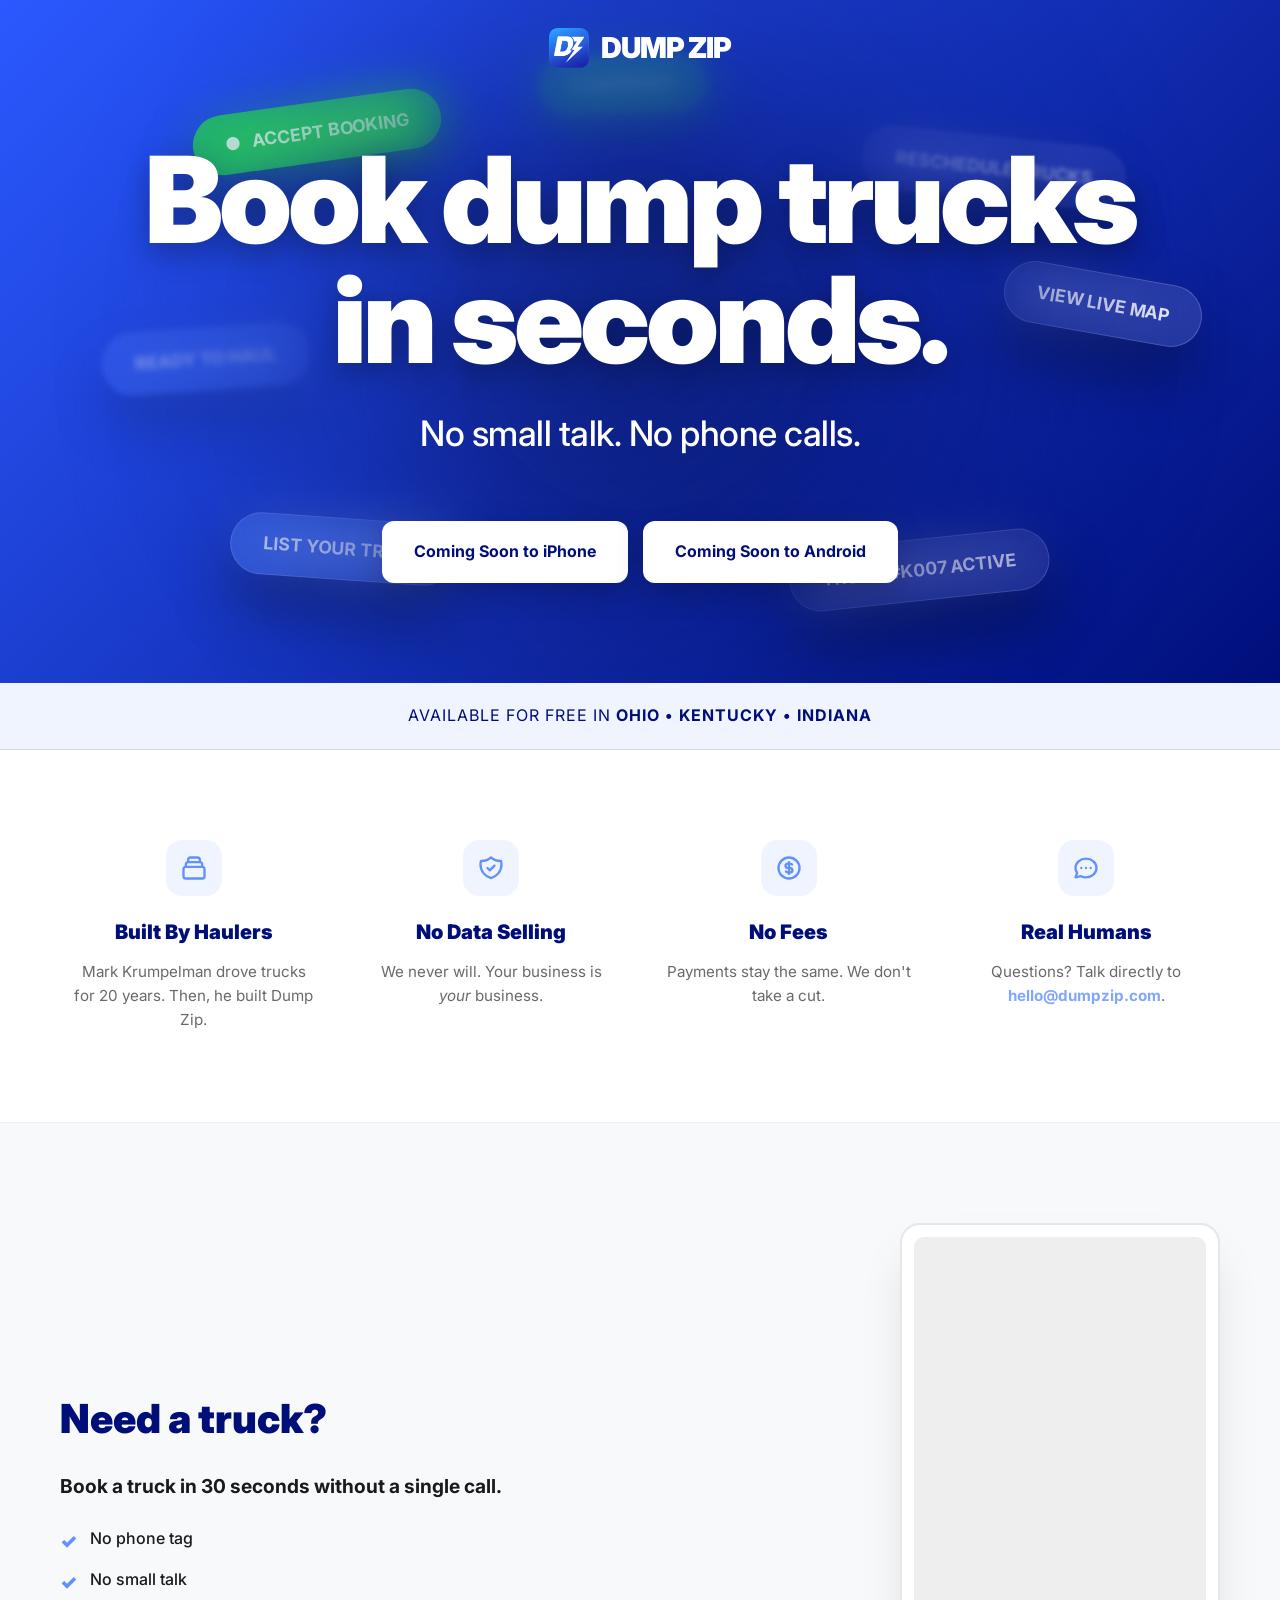
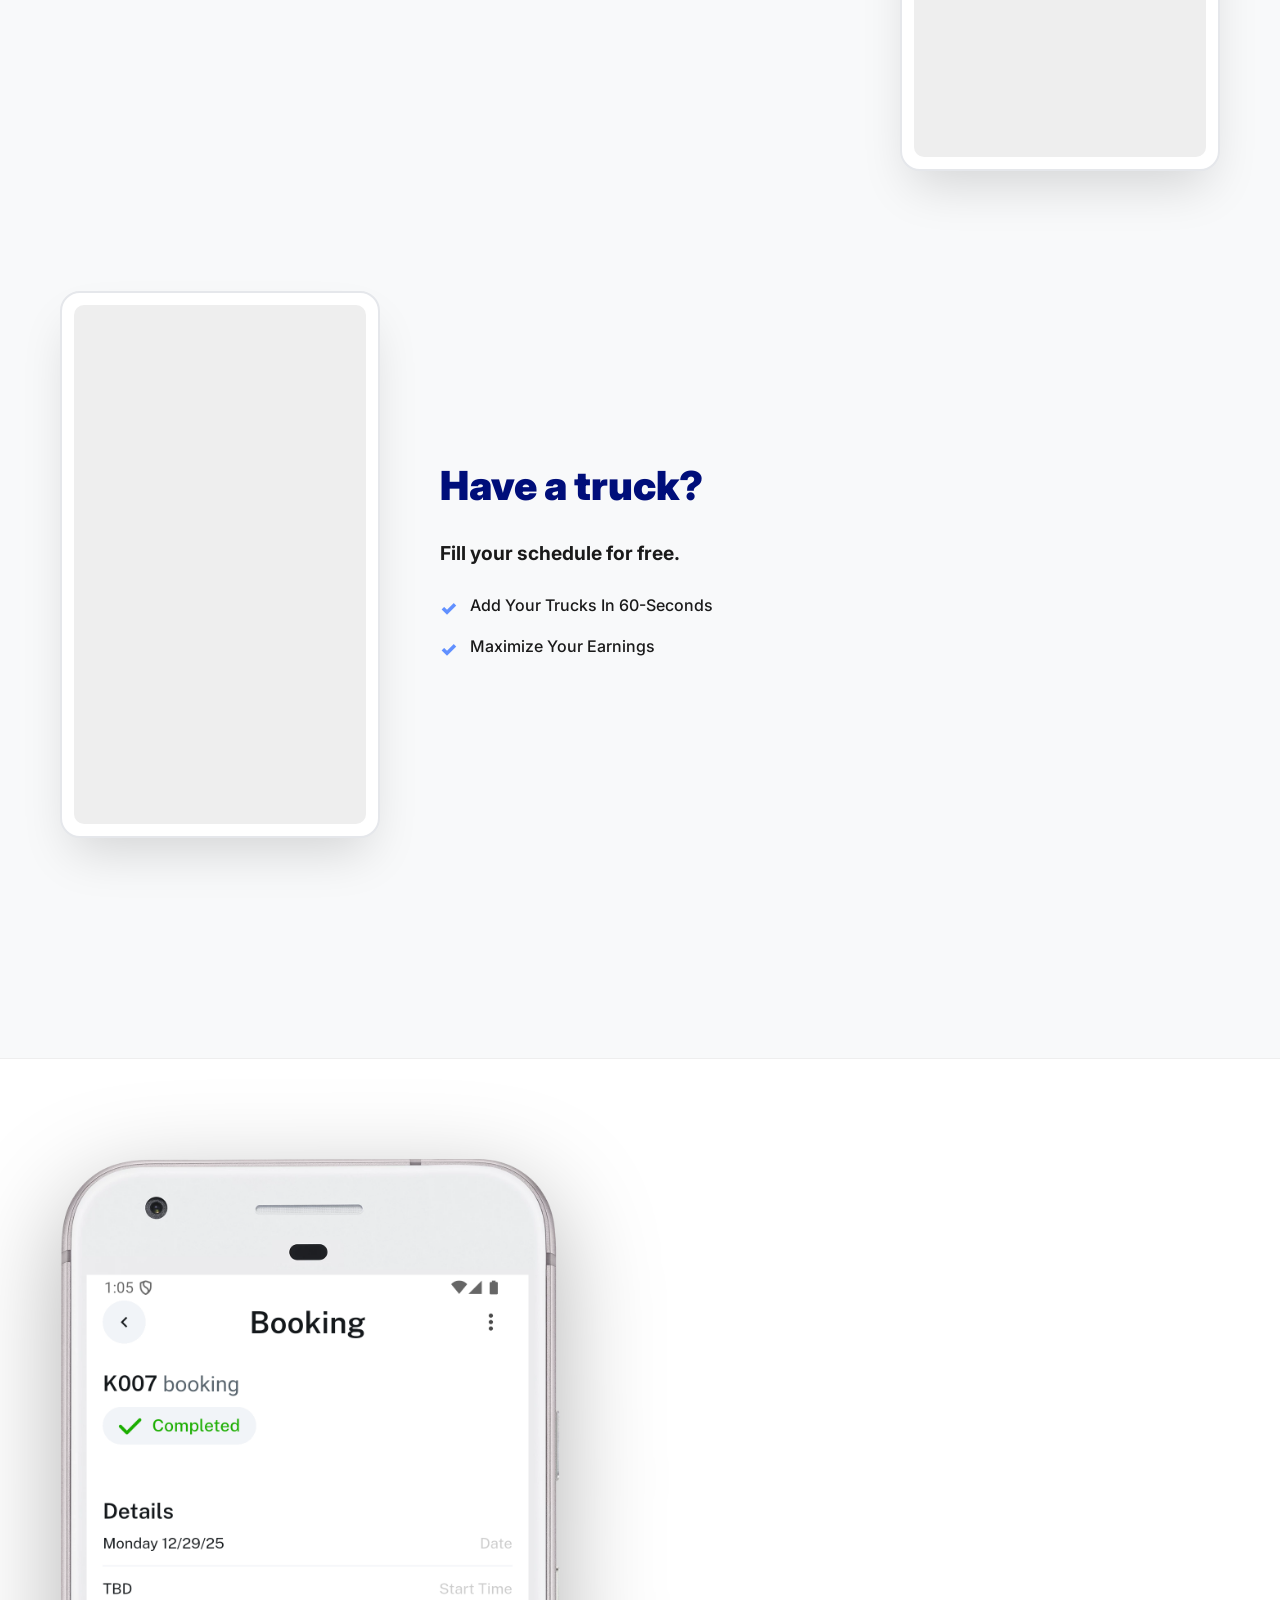
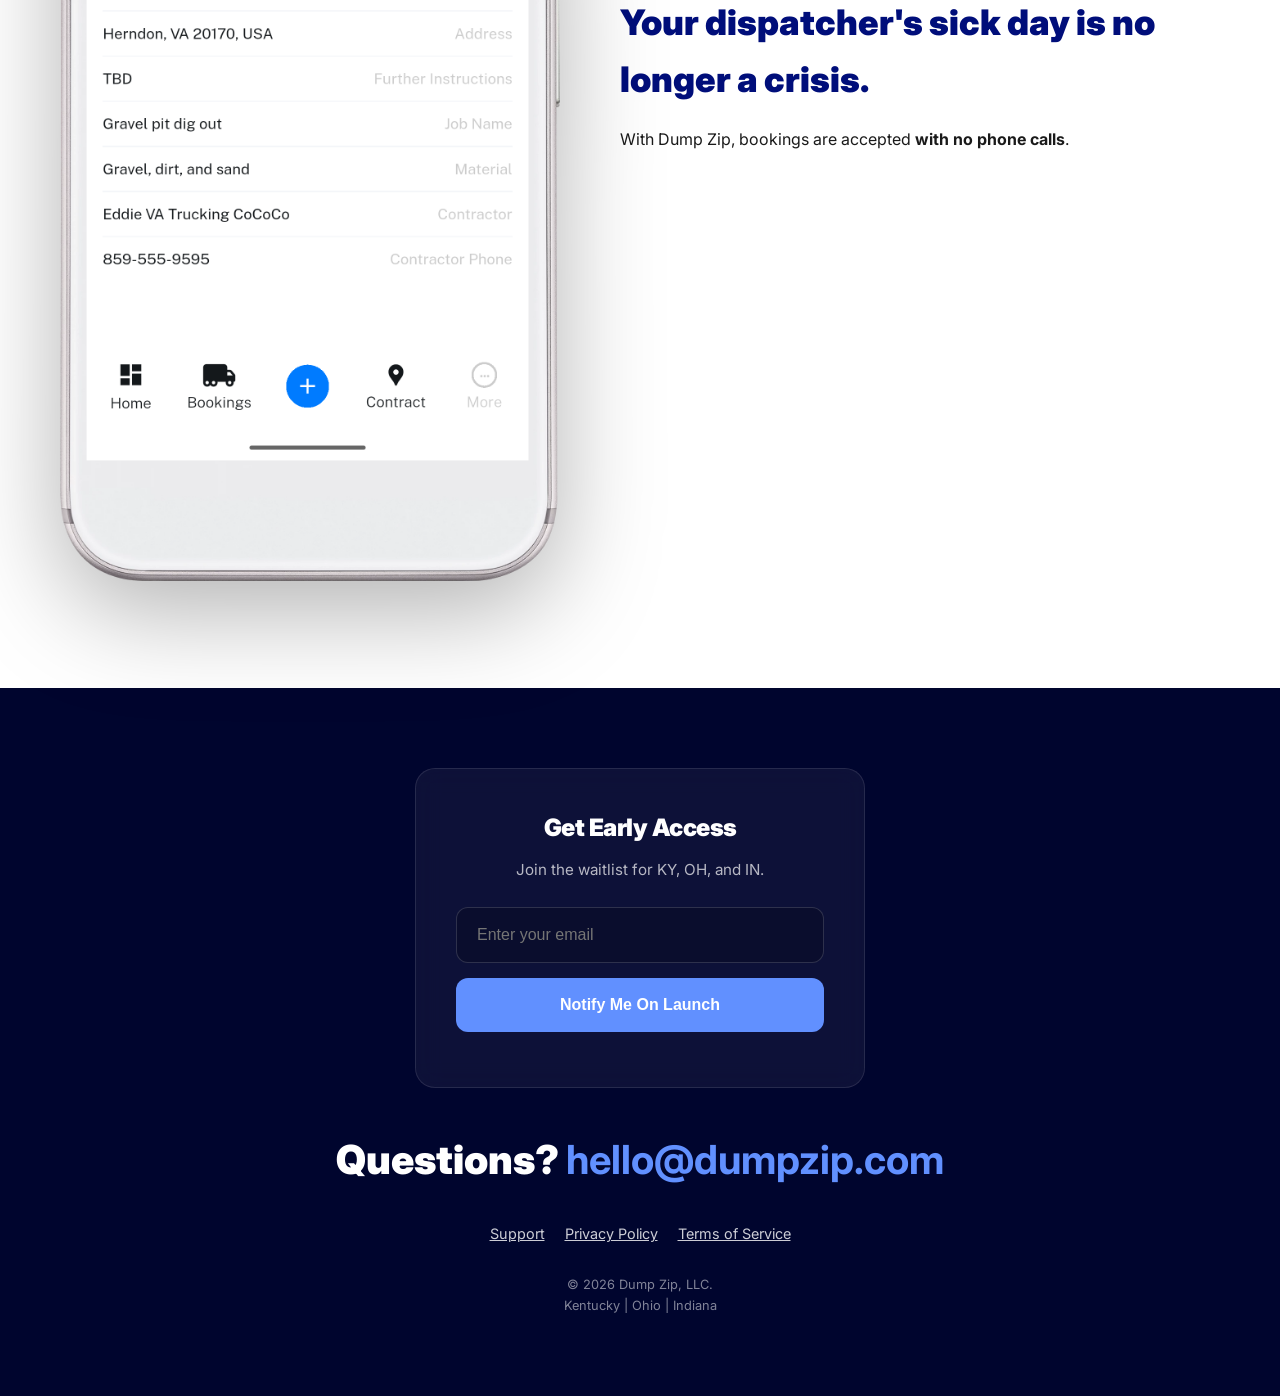
==== commit 00d1583d: "Add files via upload" ====
--- a/index.html
+++ b/index.html
@@ -1,759 +1,185 @@
-<!DOCTYPE html>
-<html lang="en">
-<head>
-    <meta charset="UTF-8">
-    <meta name="viewport" content="width=device-width, initial-scale=1.0">
-    <title>Dump Zip | Book dump trucks in seconds</title>
-    <link rel="preconnect" href="https://fonts.googleapis.com">
-    <link rel="preconnect" href="https://fonts.gstatic.com" crossorigin>
-    <link href="https://fonts.googleapis.com/css2?family=Inter:wght@400;500;700;900&display=swap" rel="stylesheet">
-    <style>
-        :root {
-            --primary-gradient: linear-gradient(135deg, #2b59ff 0%, #000E7A 100%);
-            --white: #ffffff;
-            --text-dark: #1a1a1a;
-            --text-light: #f0f0f0;
-            --accent: #6190FF;
-            --card-bg: #f8f9fa; /* Light Gray */
-            --success: #22c55e;
-            --danger: #ef4444;
-        }
-
-        * { margin: 0; padding: 0; box-sizing: border-box; }
-
-        body {
-            font-family: 'Inter', sans-serif;
-            line-height: 1.6;
-            color: var(--text-dark);
-            background-color: var(--white);
-            overflow-x: hidden;
-        }
-
-        .container { max-width: 1200px; margin: 0 auto; padding: 0 20px; } /* Increased max-width slightly for 4 cols */
-
-        /* Navbar */
-        nav { padding: 25px 0; background: transparent; position: absolute; width: 100%; z-index: 100; text-align: center; }
-.logo {
-    font-weight: 900;
-    font-size: 1.8rem;
-    color: white;
-    text-transform: uppercase;
-    letter-spacing: -1px;
-        display: flex;
-    align-items: center;
-    justify-content: center;
-    gap: 12px; /* This adds a nice space between the icon and the text */
-}
-
-.logo img {
-    display: block;
-    width: 40px;  
-    height: 40px; 
-    object-fit: contain;
-}
-
-        /* HERO SECTION */
-        .hero {
-            background: var(--primary-gradient);
-            color: var(--white);
-            padding: 140px 0 100px;
-            text-align: center;
-            position: relative;
-            overflow: hidden;
-            display: flex;
-            align-items: center;
-            min-height: 650px;
-        }
-
-        /* 3-LAYER SANDWICH LOGIC */
-        
-        /* LAYER 1: Background Pills */
-        .floating-pill {
-            position: absolute;
-            padding: 16px 32px;
-            border-radius: 100px;
-            font-weight: 700;
-            font-size: 1.1rem;
-            white-space: nowrap;
-            box-shadow: 0 30px 60px rgba(0,0,0,0.4);
-            pointer-events: none;
-            z-index: 5; 
-            display: flex;
-            align-items: center;
-            gap: 12px;
-        }
-        .pill-green { background: var(--success); color: white; }
-        .pill-blue { background: rgba(97, 144, 255, 0.45); color: white; border: 1.5px solid rgba(255,255,255,0.2); }
-        .pill-glass { background: rgba(255, 255, 255, 0.12); color: white; border: 1.5px solid rgba(255, 255, 255, 0.2); }
-
-        .p-1 { top: 15%; left: 15%; transform: rotate(-8deg); }
-        .p-2 { top: 20%; right: 12%; transform: rotate(6deg); filter: blur(2px); opacity: 0.6; }
-        .p-3 { bottom: 15%; left: 18%; transform: rotate(4deg); }
-        .p-4 { bottom: 12%; right: 18%; transform: rotate(-6deg); }
-        .p-5 { top: 48%; left: 8%; transform: rotate(-4deg); filter: blur(3px); opacity: 0.5; }
-        .p-6 { top: 40%; right: 6%; transform: rotate(10deg); }
-        .p-7 { top: 8%; left: 42%; transform: rotate(-2deg); filter: blur(4px); opacity: 0.4; }
-
-        /* LAYER 2: The Shield */
-        .legibility-shield {
-            position: absolute;
-            top: 50%;
-            left: 50%;
-            transform: translate(-50%, -50%);
-            width: 120%; 
-            height: 100%;
-            z-index: 8;
-            pointer-events: none;
-            backdrop-filter: blur(25px);
-            -webkit-backdrop-filter: blur(25px);
-            -webkit-mask-image: radial-gradient(circle, black 20%, transparent 70%);
-            mask-image: radial-gradient(circle, black 20%, transparent 70%);
-            background: radial-gradient(circle, rgba(0, 5, 46, 0.4) 0%, transparent 70%);
-        }
-
-        /* LAYER 3: Crisp Text */
-        .hero-text-content {
-            position: relative;
-            z-index: 20;
-            max-width: 1100px;
-            margin: 0 auto;
-        }
-        
-        .hero-h1 {
-            font-size: clamp(3rem, 10vw, 7.5rem);
-            font-weight: 900;
-            line-height: 1;
-            letter-spacing: -4px;
-            margin-bottom: 25px;
-            text-shadow: 0 10px 30px rgba(0,0,0,0.3);
-        }
-        
-        .hero-h2 {
-            font-size: clamp(1.2rem, 3vw, 2.2rem);
-            font-weight: 500;
-            margin-bottom: 60px;
-            opacity: 1;
-            letter-spacing: -0.5px;
-        }
-
-        .cta-group { 
-            display: flex; 
-            gap: 15px; 
-            flex-wrap: wrap; 
-            justify-content: center; 
-            align-items: center; 
-        }
-
-        .btn { padding: 18px 32px; border-radius: 12px; text-decoration: none; font-weight: 700; font-size: 1rem; transition: transform 0.2s; text-align: center; }
-        .btn-primary { background: var(--white); color: #000E7A; box-shadow: 0 10px 30px rgba(0,0,0,0.2); }
-        .btn-secondary { background: rgba(255,255,255,0.1); color: var(--white); border: 1px solid rgba(255,255,255,0.3); backdrop-filter: blur(10px); }
-        .btn:hover { transform: translateY(-3px); }
-
-        /* Location Bar */
-        .location-bar {
-            background: #f0f4ff;
-            padding: 20px;
-            text-align: center;
-            font-weight: 700;
-            color: #000E7A;
-            text-transform: uppercase;
-            letter-spacing: 1px;
-            border-bottom: 1px solid #d0d7ef;
-        }
-
-        /* PROMISE SECTION (White Background) */
-        .promise {
-            background: var(--white);
-            padding: 80px 0;
-            border-bottom: 1px solid #eee;
-        }
-
-        .promise-grid {
-            display: grid;
-            grid-template-columns: repeat(4, 1fr); /* CHANGED TO 4 COLUMNS */
-            gap: 30px; /* Reduced gap slightly to fit 4 */
-            align-items: flex-start;
-        }
-
-        .promise-card {
-            text-align: center;
-            padding: 10px;
-        }
-
-        .promise-icon {
-            width: 56px;
-            height: 56px;
-            margin: 0 auto 20px auto;
-            color: var(--accent);
-            background: rgba(97, 144, 255, 0.1);
-            padding: 14px;
-            border-radius: 16px;
-            display: block;
-        }
-
-        .promise h3 {
-            font-size: 1.25rem;
-            font-weight: 900;
-            margin-bottom: 12px;
-            color: #000E7A;
-            line-height: 1.2;
-        }
-
-        .promise p {
-            font-size: 0.95rem;
-            opacity: 0.8;
-            line-height: 1.5;
-            color: #444;
-        }
-
-        /* FEATURES SECTION (Gray Background) */
-        .features { 
-            padding: 100px 0; 
-            background-color: var(--card-bg); 
-        }
-        
-        .feature-row {
-            display: flex;
-            align-items: center;
-            gap: 60px;
-            margin-bottom: 120px;
-        }
-
-        .feature-row:last-child { margin-bottom: 0; }
-
-        .feature-row.reverse { flex-direction: row-reverse; }
-
-        .feature-text { flex: 1; }
-        .feature-text h2 { font-size: 2.5rem; font-weight: 900; color: #000E7A; margin-bottom: 20px; }
-        .feature-text p { font-size: 1.2rem; margin-bottom: 25px; }
-        
-        .feature-text ul { list-style: none; }
-        .feature-text li { 
-            margin-bottom: 15px; 
-            padding-left: 30px; 
-            position: relative; 
-            font-weight: 500;
-        }
-        .feature-text li::before { 
-            content: '✓'; 
-            position: absolute; 
-            left: 0; 
-            color: var(--accent); 
-            font-weight: 900; 
-            font-size: 1.2rem;
-        }
-
-        .feature-video {
-            flex: 0 0 320px;
-            position: relative;
-        }
-
-        .phone-frame {
-            background: #fff;
-            padding: 12px;
-            border-radius: 20px;
-            box-shadow: 0 25px 50px -12px rgba(0, 0, 0, 0.15);
-            border: 2px solid #e5e7eb;
-        }
-
-        .video-container {
-            width: 100%;
-            border-radius: 10px;
-            overflow: hidden;
-            background: #eee;
-            aspect-ratio: 9/16;
-            display: block;
-        }
-
-        .video-container video { width: 100%; height: 100%; object-fit: cover; }
-
-        /* PROOF SECTION (White Background) */
-        .proof-section { 
-            padding: 100px 0; 
-            background: var(--white); 
-            border-top: 1px solid #eee; 
-        }
-        .proof-grid {
-            display: grid;
-            grid-template-columns: 1fr 1.2fr;
-            gap: 60px;
-            align-items: center;
-        }
-        
-        /* UPDATED IMAGE STYLING FOR TRANSPARENT PNG */
-        .proof-image img {
-            width: 100%;
-            /* Removed the card-like styling to fix the background issue */
-            border-radius: 0; 
-            box-shadow: none;
-            /* Apply a shadow that respects the transparent shape */
-            filter: drop-shadow(0 30px 50px rgba(0,0,0,0.3));
-            transition: transform 0.3s ease;
-        }
-        
-        .proof-image img:hover {
-            transform: translateY(-5px);
-        }
-
-        .proof-text h2 { font-size: 2.2rem; font-weight: 900; margin-bottom: 20px; color: #000E7A; }
-        .proof-text p { margin-bottom: 20px; font-size: 1.1rem; }
-
-        /* Footer */
-        footer { 
-            background: #00052e; 
-            color: var(--white); 
-            padding: 80px 0; 
-            text-align: center; 
-        }
-        footer h2 { font-size: 2.5rem; margin-bottom: 30px; font-weight: 900; }
-        
-        /* Signup Form Styling */
-        #signupForm {
-            max-width: 400px;
-            margin: 40px auto 30px auto;
-            padding: 30px;
-            background: rgba(255,255,255,0.1);
-            border: 1px solid rgba(255,255,255,0.2);
-            border-radius: 12px;
-            backdrop-filter: blur(10px);
-            color: var(--text-light);
-            text-align: left;
-        }
-        #signupForm h3 {
-            font-size: 1.8rem;
-            font-weight: 700;
-            margin-bottom: 25px;
-            color: var(--white);
-            text-align: center;
-        }
-        #signupForm div {
-            margin-bottom: 15px;
-        }
-        #signupForm label {
-            display: block;
-            margin-bottom: 8px;
-            font-weight: 500;
-            font-size: 0.95rem;
-            color: rgba(255,255,255,0.8);
-        }
-        #signupForm input[type="text"],
-        #signupForm input[type="email"] {
-            width: 100%;
-            padding: 12px 15px;
-            border: 1px solid rgba(255,255,255,0.3);
-            border-radius: 8px;
-            background-color: rgba(255,255,255,0.15);
-            color: var(--white);
-            font-family: 'Inter', sans-serif;
-            font-size: 1rem;
-            box-sizing: border-box;
-            transition: border-color 0.2s, background-color 0.2s;
-        }
-        #signupForm input[type="text"]:focus,
-        #signupForm input[type="email"]:focus {
-            outline: none;
-            border-color: var(--accent);
-            background-color: rgba(255,255,255,0.25);
-        }
-        #signupForm input::placeholder {
-            color: rgba(255,255,255,0.5);
-        }
-
-        #signupForm button[type="submit"] {
-            width: 100%;
-            padding: 15px;
-            border-radius: 12px;
-            background: var(--accent);
-            color: var(--white);
-            font-weight: 700;
-            font-size: 1.1rem;
-            border: none;
-            cursor: pointer;
-            transition: background-color 0.2s, transform 0.2s;
-        }
-        #signupForm button[type="submit"]:hover {
-            background-color: #4a7ffc;
-            transform: translateY(-2px);
-        }
-
-        #responseMessage { 
-            margin-top: 20px; 
-            padding: 12px; 
-            border-radius: 8px; 
-            font-weight: 500;
-            text-align: center;
-            font-size: 0.9rem;
-            color: var(--text-light); 
-        }
-        #responseMessage.success { 
-            background-color: rgba(34, 197, 94, 0.2);
-            color: var(--success); 
-            border: 1px solid rgba(34, 197, 94, 0.4);
-        }
-        #responseMessage.error { 
-            background-color: rgba(239, 68, 68, 0.2);
-            color: var(--danger); 
-            border: 1px solid rgba(239, 68, 68, 0.4);
-        }
-
-        /* Responsive Breakpoints */
-        
-        /* TABLET: 2x2 GRID for Promises */
-        @media (max-width: 1024px) {
-            .promise-grid {
-                grid-template-columns: repeat(2, 1fr);
-                gap: 40px;
-            }
-        }
-
-        /* MOBILE Adjustments */
-        @media (max-width: 900px) {
-            .floating-pill, .legibility-shield { display: none; }
-            .feature-row, .feature-row.reverse { 
-                flex-direction: column; 
-                text-align: center; 
-                gap: 40px;
-                margin-bottom: 80px;
-            }
-            .feature-video { flex: 0 0 auto; width: 280px; }
-            .feature-text h2 { font-size: 2rem; }
-            .proof-grid { grid-template-columns: 1fr; text-align: center; gap: 40px; }
-        }
-
-        @media (max-width: 600px) {
-            .hero { padding: 80px 0; min-height: auto; }
-            .hero-h1 { font-size: 3.5rem; letter-spacing: -2px; }
-            .hero-h2 { font-size: 1.1rem; margin-bottom: 40px; }
-            .btn { width: 100%; }
-            #signupForm { padding: 20px; margin-left: 15px; margin-right: 15px; }
-            
-            /* Stack Promises 1x1 on small mobile */
-            .promise-grid {
-                grid-template-columns: 1fr;
-                gap: 50px;
-            }
-        }
-
-
-
-       #signupForm {
-            max-width: 450px;
-            margin: 0 auto 20px auto;
-            padding: 40px;
-            background: rgba(255, 255, 255, 0.05); /* Subtler than before */
-            border: 1px solid rgba(255, 255, 255, 0.1);
-            border-radius: 20px; /* Matching the phone-frame radius */
-            backdrop-filter: blur(12px);
-            -webkit-backdrop-filter: blur(12px);
-            text-align: center;
-        }
-
-        #signupForm h3 {
-            font-size: 1.5rem;
-            font-weight: 900;
-            margin-bottom: 10px;
-            color: var(--white);
-            letter-spacing: -0.5px;
-        }
-
-        #signupForm p {
-            font-size: 0.95rem;
-            color: rgba(255, 255, 255, 0.7);
-            margin-bottom: 25px;
-        }
-
-        .input-group {
-            position: relative;
-            margin-bottom: 15px;
-        }
-
-        #signupForm input[type="email"] {
-            width: 100%;
-            padding: 18px 20px;
-            border: 1.5px solid rgba(255, 255, 255, 0.15);
-            border-radius: 12px;
-            background-color: rgba(0, 0, 0, 0.2);
-            color: var(--white);
-            font-family: 'Inter', sans-serif;
-            font-size: 1rem;
-            transition: all 0.2s ease;
-            box-sizing: border-box;
-        }
-
-        #signupForm input[type="email"]:focus {
-            outline: none;
-            border-color: var(--accent);
-            background-color: rgba(0, 0, 0, 0.4);
-            box-shadow: 0 0 0 4px rgba(97, 144, 255, 0.2);
-        }
-
-        #signupForm button[type="submit"] {
-            width: 100%;
-            padding: 18px;
-            border-radius: 12px;
-            background: var(--accent);
-            color: var(--white);
-            font-weight: 700;
-            font-size: 1rem;
-            border: none;
-            cursor: pointer;
-            transition: all 0.2s cubic-bezier(0.175, 0.885, 0.32, 1.275);
-            box-shadow: 0 10px 20px rgba(0, 0, 0, 0.2);
-        }
-
-        #signupForm button[type="submit"]:hover:not(:disabled) {
-            transform: translateY(-3px);
-            background-color: #4a7ffc;
-            box-shadow: 0 15px 30px rgba(0, 0, 0, 0.3);
-        }
-
-        #signupForm button[type="submit"]:active:not(:disabled) {
-            transform: translateY(-1px);
-        }
-
-        #signupForm button[type="submit"]:disabled {
-            background-color: #334155;
-            color: rgba(255, 255, 255, 0.4);
-            cursor: not-allowed;
-            transform: none;
-            box-shadow: none;
-        }
-
-        #message { 
-            margin-top: 15px; 
-            min-height: 24px; /* Prevents layout jump */
-            font-weight: 600;
-            font-size: 0.9rem;
-            transition: all 0.3s ease;
-        }
-
-
-    </style>
-</head>
-<body>
-
-    <nav>
-        <div class="container">
-            <div class="logo"><img src="media/logo_transparent_150x150.png" />Dump Zip</div>
-        </div>
-    </nav>
-
-    <section class="hero">
-        <!-- LAYER 1: PILLS -->
-        <div class="floating-pill pill-green p-1"><span>●</span> ACCEPT BOOKING</div>
-        <div class="floating-pill pill-glass p-2">RESCHEDULE TRUCKS</div>
-        <div class="floating-pill pill-blue p-3">LIST YOUR TRUCK</div>
-        <div class="floating-pill pill-glass p-4">TRUCK #K007 ACTIVE</div>
-        <div class="floating-pill pill-blue p-5">READY TO HAUL</div>
-        <div class="floating-pill pill-glass p-6">VIEW LIVE MAP</div>
-        <div class="floating-pill pill-green p-7">CONFIRMED</div>
-
-        <!-- LAYER 2: THE SHIELD -->
-        <div class="legibility-shield"></div>
-
-        <!-- LAYER 3: CRISP TEXT -->
-        <div class="container">
-            <div class="hero-text-content">
-                <h1 class="hero-h1">Book dump trucks in seconds. </h1>
-                <h2 class="hero-h2">No small talk. No phone calls. </h2>
-                <div class="cta-group">
-                    <a href="#" class="btn btn-primary">Coming Soon to iPhone</a>
-                    <a href="#" class="btn btn-primary">Coming Soon to Android</a>
-                </div>
-            </div>
-        </div>
-    </section>
-
-    <div class="location-bar">
-        <span style="font-weight: 400;">Available for free in</span>  Ohio • Kentucky • Indiana
-    </div>
-	
-    <!-- PROMISE SECTION (New 4-Column Layout) -->
-    <section class="promise">
-        <div class="container">
-            <div class="promise-grid">
-                
-                <!-- NEW ITEM: Built By Haulers (First for trust) -->
-                <div class="promise-card">
-                    <svg class="promise-icon" xmlns="http://www.w3.org/2000/svg" fill="none" viewBox="0 0 24 24" stroke="currentColor" stroke-width="2">
-                        <path stroke-linecap="round" stroke-linejoin="round" d="M19 11H5m14 0a2 2 0 012 2v6a2 2 0 01-2 2H5a2 2 0 01-2-2v-6a2 2 0 012-2m14 0V9a2 2 0 00-2-2M5 11V9a2 2 0 012-2m0 0V5a2 2 0 012-2h6a2 2 0 012 2v2M7 7h10" />
-                    </svg>
-                    <h3>Built By Haulers</h3>
-                    <p>Mark Krumpelman drove trucks for 20 years. Then, he built Dump Zip.</p>
-                </div>
-
-                <!-- Item 2: Privacy -->
-                <div class="promise-card">
-                    <svg class="promise-icon" xmlns="http://www.w3.org/2000/svg" fill="none" viewBox="0 0 24 24" stroke="currentColor" stroke-width="2">
-                        <path stroke-linecap="round" stroke-linejoin="round" d="M9 12l2 2 4-4m5.618-4.016A11.955 11.955 0 0112 2.944a11.955 11.955 0 01-8.618 3.04A12.02 12.02 0 003 9c0 5.591 3.824 10.29 9 11.622 5.176-1.332 9-6.03 9-11.622 0-1.042-.133-2.052-.382-3.016z" />
-                    </svg>
-                    <h3>We don't sell your data</h3>
-                    <p>We never will. Your business is <em>your</em> business.</p>
-                </div>
-
-                <!-- Item 3: Money -->
-                <div class="promise-card">
-                    <svg class="promise-icon" xmlns="http://www.w3.org/2000/svg" fill="none" viewBox="0 0 24 24" stroke="currentColor" stroke-width="2">
-                        <path stroke-linecap="round" stroke-linejoin="round" d="M12 8c-1.657 0-3 .895-3 2s1.343 2 3 2 3 .895 3 2-1.343 2-3 2m0-8c1.11 0 2.08.402 2.599 1M12 8V7m0 1v8m0 0v1m0-1c-1.11 0-2.08-.402-2.599-1M21 12a9 9 0 11-18 0 9 9 0 0118 0z" />
-                    </svg>
-                    <h3>No Fees</h3>
-                    <p>Payments stay the same. We don't take a cut.</p>
-                </div>
-
-                <!-- Item 4: Contact -->
-                <div class="promise-card">
-                    <svg class="promise-icon" xmlns="http://www.w3.org/2000/svg" fill="none" viewBox="0 0 24 24" stroke="currentColor" stroke-width="2">
-                        <path stroke-linecap="round" stroke-linejoin="round" d="M8 12h.01M12 12h.01M16 12h.01M21 12c0 4.418-4.03 8-9 8a9.863 9.863 0 01-4.255-.949L3 20l1.395-3.72C3.512 15.042 3 13.574 3 12c0-4.418 4.03-8 9-8s9 3.582 9 8z" />
-                    </svg>
-                    <h3>Real Humans</h3>
-                    <p>Questions? Talk to us directly at <a href="mailto:hello@dumpzip.com" style="color:var(--accent); text-decoration:none; font-weight:700;">hello@dumpzip.com</a>.</p>
-                </div>
-
-            </div>
-        </div>
-    </section>
-
-    <!-- FEATURES SECTION -->
-    <section class="features">
-        <div class="container">
-            
-            <!-- Contractor Row -->
-            <div class="feature-row">
-                <div class="feature-text">
-                    <h2>Need a truck?</h2>
-                    <p><strong>Book a truck in 30 seconds without making a single call.</strong></p>
-                    <ul>
-                        <li><strong>No phone tag</strong></li>
-                        <li><strong>No small talk</strong></li>
-                    </ul>
-                </div>
-                <div class="feature-video">
-                    <div class="phone-frame">
-                        <div class="video-container">
-                            <video autoplay muted loop playsinline>
-                                <source src="media/ContractorCreateJob_small_v1.mp4" type="video/mp4">
-                            </video>
-                        </div>
-                    </div>
-                </div>
-            </div>
-
-            <!-- Owner Row -->
-            <div class="feature-row reverse">
-                <div class="feature-text">
-                    <h2>Have a truck?</h2>
-                    <p><strong>Fill your schedule for free.</strong></p>
-                    <ul>
-                        <li><strong>Add Your Trucks In 60-Seconds</strong></li>
-                        <li><strong>Maximize Your Earnings</strong></li>
-                    </ul>
-                </div>
-                <div class="feature-video">
-                    <div class="phone-frame">
-                        <div class="video-container">
-                            <video autoplay muted loop playsinline>
-                                <source src="media/AddTruck_Small_v4.mp4" type="video/mp4">
-                            </video>
-                        </div>
-                    </div>
-                </div>
-            </div>
-
-        </div>
-    </section>
-
-    <!-- PROOF SECTION -->
-    <section class="proof-section">
-        <div class="container">
-            <div class="proof-grid">
-                <div class="proof-image">
-                    <img src="media/BookingDetail.png" alt="Booking Detail Screen">
-                </div>
-                <div class="proof-text">
-                    <h2>Your dispatcher's sick day is no longer a crisis.</h2>
-                    <p>With Dump Zip, bookings are accepted and confirmed <strong>with no phone calls</strong>.</p>
-                </div>
-            </div>
-        </div>
-    </section>
-
-<footer>
-
-        <div class="container">
-		
-           <div id="signupForm">
-            <h3>Get Early Access</h3>
-            <p>Join the waitlist for the launch in KY, OH, and IN.</p>
-            
-            <form id="waitlistForm">
-                <div class="input-group">
-                    <input type="email" name="email" id="emailInput" placeholder="Enter your email" required>
-                </div>
-                <button type="submit" id="submitBtn">Notify Me On Launch</button>
-            </form>
-            <div id="message"></div>
-        </div>
-<script>
-    const scriptURL = 'https://script.google.com/macros/s/AKfycbz48bq75bDEh3w0ULwMIRuShwhSCwM0jLUFnsHgKeyPE7opaUaVAYyBFwAE7rJHcFdZ/exec';
-    
-    // 1. Target the actual FORM ID, not the DIV wrapper
-    const form = document.getElementById('waitlistForm'); 
-    const btn = document.getElementById('submitBtn');
-    const msg = document.getElementById('message');
-
-    form.addEventListener('submit', e => {
-        e.preventDefault();
-        btn.disabled = true;
-        msg.style.color = "white"; // Ensure text is visible
-        msg.innerText = "Submitting...";
-
-        const formData = new URLSearchParams();
-        // 2. Access the value via the name attribute of the input
-        formData.append('email', form.email.value);
-
-        fetch(scriptURL, {
-            method: 'POST',
-            mode: 'no-cors',
-            body: formData
-        })
-        .then(() => {
-            msg.style.color = "#22c55e"; // Success green
-            msg.innerText = "Thank you! You have been added.";
-            form.reset();
-            btn.disabled = false; // Re-enable in case they want to add another
-        })
-        .catch(error => {
-            msg.style.color = "#ef4444"; // Danger red
-            msg.innerText = "Error: Please try again.";
-            btn.disabled = false;
-            console.error('Error!', error.message);
-        });
-    });
-</script>
-
-
-		
-            <h2>Questions? <a href="mailto:hello@dumpzip.com" style="color:var(--accent); text-decoration:none; font-weight:700;">hello@dumpzip.com</a></h2>
-            <div class="cta-group" style="justify-content: center; margin-bottom: 40px;">
-                <a href="#" class="btn btn-primary">Coming Soon to iPhone</a>
-                <a href="#" class="btn btn-primary">Coming Soon to Android</a>
-            </div>
-
-            <!-- MANDATORY LINKS FOR APP STORE REVIEW -->
-            <div style="margin-bottom: 30px; display: flex; justify-content: center; gap: 20px; font-size: 0.9rem;">
-                <a href="support.html" style="color: white; text-decoration: underline; opacity: 0.8;">Support</a>
-                <a href="privacy.html" style="color: white; text-decoration: underline; opacity: 0.8;">Privacy Policy</a>
-                <a href="tos.html" style="color: white; text-decoration: underline; opacity: 0.8;">Terms of Service</a>
-            </div>
-
-            <p style="opacity: 0.5; font-size: 0.8rem;">
-                © <script>document.write(new Date().getFullYear());</script> Dump Zip, LLC. <br / >
-				Kentucky | Ohio | Indiana<br />
-                Built for local haulers. No middlemen. No hidden fees.
-            </p>
-        </div>
-    </footer>
-
-   
-</body>
-</html>
+<!DOCTYPE html>
+<html lang="en">
+<head>
+    <meta charset="UTF-8">
+    <meta name="viewport" content="width=device-width, initial-scale=1.0">
+    <title>Dump Zip | Book dump trucks in seconds</title>
+    <link rel="preconnect" href="https://fonts.googleapis.com">
+    <link rel="preconnect" href="https://fonts.gstatic.com" crossorigin>
+    <link href="https://fonts.googleapis.com/css2?family=Inter:wght@400;500;700;900&display=swap" rel="stylesheet">
+    <link rel="stylesheet" href="style.css">
+</head>
+<body>
+
+    <nav class="abs">
+        <div class="container">
+            <div class="logo"><img src="media/logo_transparent_150x150.png" alt="Logo" />Dump Zip</div>
+        </div>
+    </nav>
+
+    <section class="hero">
+        <div class="floating-pill pill-green p-1"><span>●</span> ACCEPT BOOKING</div>
+        <div class="floating-pill pill-glass p-2">RESCHEDULE TRUCKS</div>
+        <div class="floating-pill pill-blue p-3">LIST YOUR TRUCK</div>
+        <div class="floating-pill pill-glass p-4">TRUCK #K007 ACTIVE</div>
+        <div class="floating-pill pill-blue p-5">READY TO HAUL</div>
+        <div class="floating-pill pill-glass p-6">VIEW LIVE MAP</div>
+        <div class="floating-pill pill-green p-7">CONFIRMED</div>
+
+        <div class="legibility-shield"></div>
+
+        <div class="container">
+            <div class="hero-text-content">
+                <h1 class="hero-h1">Book dump trucks in seconds.</h1>
+                <h2 class="hero-h2">No small talk. No phone calls.</h2>
+                <div style="display: flex; gap: 15px; flex-wrap: wrap; justify-content: center;">
+                    <a href="#" class="btn btn-primary">Coming Soon to iPhone</a>
+                    <a href="#" class="btn btn-primary">Coming Soon to Android</a>
+                </div>
+            </div>
+        </div>
+    </section>
+
+    <div class="location-bar">
+        <span style="font-weight: 400;">Available for free in</span> Ohio • Kentucky • Indiana
+    </div>
+	
+    <section class="promise">
+        <div class="container w-wide">
+            <div class="promise-grid">
+                <div class="promise-card">
+                    <svg class="promise-icon" fill="none" viewBox="0 0 24 24" stroke="currentColor" stroke-width="2">
+                        <path stroke-linecap="round" stroke-linejoin="round" d="M19 11H5m14 0a2 2 0 012 2v6a2 2 0 01-2 2H5a2 2 0 01-2-2v-6a2 2 0 012-2m14 0V9a2 2 0 00-2-2M5 11V9a2 2 0 012-2m0 0V5a2 2 0 012-2h6a2 2 0 012 2v2M7 7h10" />
+                    </svg>
+                    <h3>Built By Haulers</h3>
+                    <p>Mark Krumpelman drove trucks for 20 years. Then, he built Dump Zip.</p>
+                </div>
+                <div class="promise-card">
+                    <svg class="promise-icon" fill="none" viewBox="0 0 24 24" stroke="currentColor" stroke-width="2">
+                        <path stroke-linecap="round" stroke-linejoin="round" d="M9 12l2 2 4-4m5.618-4.016A11.955 11.955 0 0112 2.944a11.955 11.955 0 01-8.618 3.04A12.02 12.02 0 003 9c0 5.591 3.824 10.29 9 11.622 5.176-1.332 9-6.03 9-11.622 0-1.042-.133-2.052-.382-3.016z" />
+                    </svg>
+                    <h3>No Data Selling</h3>
+                    <p>We never will. Your business is <em>your</em> business.</p>
+                </div>
+                <div class="promise-card">
+                    <svg class="promise-icon" fill="none" viewBox="0 0 24 24" stroke="currentColor" stroke-width="2">
+                        <path stroke-linecap="round" stroke-linejoin="round" d="M12 8c-1.657 0-3 .895-3 2s1.343 2 3 2 3 .895 3 2-1.343 2-3 2m0-8c1.11 0 2.08.402 2.599 1M12 8V7m0 1v8m0 0v1m0-1c-1.11 0-2.08-.402-2.599-1M21 12a9 9 0 11-18 0 9 9 0 0118 0z" />
+                    </svg>
+                    <h3>No Fees</h3>
+                    <p>Payments stay the same. We don't take a cut.</p>
+                </div>
+                <div class="promise-card">
+                    <svg class="promise-icon" fill="none" viewBox="0 0 24 24" stroke="currentColor" stroke-width="2">
+                        <path stroke-linecap="round" stroke-linejoin="round" d="M8 12h.01M12 12h.01M16 12h.01M21 12c0 4.418-4.03 8-9 8a9.863 9.863 0 01-4.255-.949L3 20l1.395-3.72C3.512 15.042 3 13.574 3 12c0-4.418 4.03-8 9-8s9 3.582 9 8z" />
+                    </svg>
+                    <h3>Real Humans</h3>
+                    <p>Questions? Talk directly to <a href="mailto:hello@dumpzip.com" style="color:var(--accent); text-decoration:none; font-weight:700;">hello@dumpzip.com</a>.</p>
+                </div>
+            </div>
+        </div>
+    </section>
+
+    <section class="features">
+        <div class="container w-wide">
+            <div class="feature-row">
+                <div class="feature-text">
+                    <h2>Need a truck?</h2>
+                    <p><strong>Book a truck in 30 seconds without a single call.</strong></p>
+                    <ul>
+                        <li>No phone tag</li>
+                        <li>No small talk</li>
+                    </ul>
+                </div>
+                <div class="feature-video">
+                    <div class="phone-frame"><div class="video-container">
+                        <video autoplay muted loop playsinline><source src="media/ContractorCreateJob_small_v1.mp4" type="video/mp4"></video>
+                    </div></div>
+                </div>
+            </div>
+
+            <div class="feature-row reverse">
+                <div class="feature-text">
+                    <h2>Have a truck?</h2>
+                    <p><strong>Fill your schedule for free.</strong></p>
+                    <ul>
+                        <li>Add Your Trucks In 60-Seconds</li>
+                        <li>Maximize Your Earnings</li>
+                    </ul>
+                </div>
+                <div class="feature-video">
+                    <div class="phone-frame"><div class="video-container">
+                        <video autoplay muted loop playsinline><source src="media/AddTruck_Small_v4.mp4" type="video/mp4"></video>
+                    </div></div>
+                </div>
+            </div>
+        </div>
+    </section>
+
+    <section class="proof-section">
+        <div class="container w-wide">
+            <div class="proof-grid">
+                <div class="proof-image"><img src="media/BookingDetail.png" alt="App Screen"></div>
+                <div class="proof-text">
+                    <h2>Your dispatcher's sick day is no longer a crisis.</h2>
+                    <p>With Dump Zip, bookings are accepted <strong>with no phone calls</strong>.</p>
+                </div>
+            </div>
+        </div>
+    </section>
+
+    <footer>
+        <div class="container">
+            <div id="signupForm">
+                <h3>Get Early Access</h3>
+                <p>Join the waitlist for KY, OH, and IN.</p>
+                <form id="waitlistForm">
+                    <input type="email" name="email" id="emailInput" placeholder="Enter your email" required>
+                    <button type="submit" id="submitBtn">Notify Me On Launch</button>
+                </form>
+                <div id="message" style="margin-top: 15px; font-weight: 600;"></div>
+            </div>
+            
+            <h2 style="margin-top: 40px;">Questions? <a href="mailto:hello@dumpzip.com" style="color:var(--accent); text-decoration:none; font-weight:700;">hello@dumpzip.com</a></h2>
+            
+            <div style="margin-bottom: 30px; display: flex; justify-content: center; gap: 20px; font-size: 0.9rem;">
+                <a href="support.html" style="color: white; text-decoration: underline; opacity: 0.8;">Support</a>
+                <a href="privacy.html" style="color: white; text-decoration: underline; opacity: 0.8;">Privacy Policy</a>
+                <a href="tos.html" style="color: white; text-decoration: underline; opacity: 0.8;">Terms of Service</a>
+            </div>
+
+            <p style="opacity: 0.5; font-size: 0.8rem;">
+                © <script>document.write(new Date().getFullYear());</script> Dump Zip, LLC. <br>
+                Kentucky | Ohio | Indiana
+            </p>
+        </div>
+    </footer>
+
+    <script>
+        const scriptURL = 'https://script.google.com/macros/s/AKfycbz48bq75bDEh3w0ULwMIRuShwhSCwM0jLUFnsHgKeyPE7opaUaVAYyBFwAE7rJHcFdZ/exec';
+        const form = document.getElementById('waitlistForm'); 
+        const btn = document.getElementById('submitBtn');
+        const msg = document.getElementById('message');
+
+        form.addEventListener('submit', e => {
+            e.preventDefault();
+            btn.disabled = true;
+            msg.style.color = "white";
+            msg.innerText = "Submitting...";
+            const formData = new URLSearchParams();
+            formData.append('email', form.email.value);
+
+            fetch(scriptURL, { method: 'POST', mode: 'no-cors', body: formData })
+            .then(() => {
+                msg.style.color = "#22c55e";
+                msg.innerText = "Thank you! You have been added.";
+                form.reset();
+                btn.disabled = false;
+            }).catch(error => {
+                msg.style.color = "#ef4444";
+                msg.innerText = "Error: Please try again.";
+                btn.disabled = false;
+            });
+        });
+    </script>
+</body>
+</html>
--- a/style.css
+++ b/style.css
@@ -0,0 +1,219 @@
+/* --- 1. DESIGN TOKENS --- */
+:root {
+    --primary-gradient: linear-gradient(135deg, #2b59ff 0%, #000E7A 100%);
+    --white: #ffffff;
+    --text-dark: #1a1a1a;
+    --text-light: #f0f0f0;
+    --accent: #6190FF;
+    --card-bg: #f8f9fa;
+    --success: #22c55e;
+    --danger: #ef4444;
+    --border-color: #d0d7ef;
+    --shadow: 0 10px 30px rgba(0,0,0,0.1);
+}
+
+/* --- 2. GLOBAL RESET & BASE --- */
+/* These must stay at the TOP so classes can override them */
+* { margin: 0; padding: 0; box-sizing: border-box; }
+
+/* Structural lists (Nav/Footers) must be clean by default */
+ul { list-style: none; padding: 0; margin: 0; }
+
+body {
+    font-family: 'Inter', sans-serif;
+    line-height: 1.6;
+    color: var(--text-dark);
+    background-color: var(--white);
+    overflow-x: hidden;
+    overflow-wrap: break-word; 
+}
+
+/* --- 3. GLOBAL NARRATIVE LISTS --- */
+/* This section intentionally overrides the 'ul' reset above for text-heavy content */
+.narrative ul, 
+.legal-body ul { 
+    margin-bottom: 20px; 
+    padding-left: 25px; 
+    list-style-type: disc; 
+}
+
+.narrative li, 
+.legal-body li { 
+    margin-bottom: 12px; 
+    display: list-item; 
+}
+
+/* --- 4. LAYOUT CONTAINERS --- */
+.container { width: 100%; margin: 0 auto; padding: 0 20px; }
+.w-wide { max-width: 1200px; }   /* Home/Marketing Grid */
+.w-med { max-width: 850px; }    /* Legal / Terms of Service */
+.w-narrow { max-width: 650px; } /* Onboarding / Support / Tools */
+
+/* --- 5. NAVIGATION & LOGO --- */
+nav { padding: 25px 0; width: 100%; z-index: 100; text-align: center; }
+nav.abs { position: absolute; background: transparent; }
+
+.logo {
+    font-weight: 900; font-size: 1.8rem; color: var(--white);
+    text-transform: uppercase; letter-spacing: -1px;
+    display: flex; align-items: center; justify-content: center; gap: 12px;
+}
+.logo img { width: 40px; height: 40px; object-fit: contain; }
+.logo.dark { color: #000E7A; font-size: 1.5rem; }
+
+/* --- 6. HERO SECTION (Landing Page) --- */
+.hero {
+    background: var(--primary-gradient); color: var(--white);
+    padding: 140px 0 100px; text-align: center;
+    position: relative; overflow: hidden;
+    display: flex; align-items: center; min-height: 650px;
+}
+.floating-pill {
+    position: absolute; padding: 16px 32px; border-radius: 100px;
+    font-weight: 700; font-size: 1.1rem; white-space: nowrap;
+    box-shadow: 0 30px 60px rgba(0,0,0,0.4); pointer-events: none; z-index: 5;
+    display: flex; align-items: center; gap: 12px;
+}
+.pill-green { background: var(--success); color: white; }
+.pill-blue { background: rgba(97, 144, 255, 0.45); color: white; border: 1.5px solid rgba(255,255,255,0.2); }
+.pill-glass { background: rgba(255, 255, 255, 0.12); color: white; border: 1.5px solid rgba(255, 255, 255, 0.2); }
+
+/* Placement for Pills */
+.p-1 { top: 15%; left: 15%; transform: rotate(-8deg); }
+.p-2 { top: 20%; right: 12%; transform: rotate(6deg); filter: blur(2px); opacity: 0.6; }
+.p-3 { bottom: 15%; left: 18%; transform: rotate(4deg); }
+.p-4 { bottom: 12%; right: 18%; transform: rotate(-6deg); }
+.p-5 { top: 48%; left: 8%; transform: rotate(-4deg); filter: blur(3px); opacity: 0.5; }
+.p-6 { top: 40%; right: 6%; transform: rotate(10deg); }
+.p-7 { top: 8%; left: 42%; transform: rotate(-2deg); filter: blur(4px); opacity: 0.4; }
+
+.legibility-shield {
+    position: absolute;
+    top: 50%;
+    left: 50%;
+    transform: translate(-50%, -50%);
+    width: 120%; 
+    height: 100%;
+    z-index: 8;
+    pointer-events: none;
+    backdrop-filter: blur(25px);
+    -webkit-backdrop-filter: blur(25px);
+    -webkit-mask-image: radial-gradient(circle, black 20%, transparent 70%);
+    mask-image: radial-gradient(circle, black 20%, transparent 70%);
+    background: radial-gradient(circle, rgba(0, 5, 46, 0.4) 0%, transparent 70%);
+}
+.hero-text-content {
+    position: relative;
+    z-index: 20;
+    max-width: 1100px;
+    margin: 0 auto;
+}
+.hero-h1 { font-size: clamp(3rem, 10vw, 7.5rem); font-weight: 900; line-height: 1; letter-spacing: -4px; margin-bottom: 25px; text-shadow: 0 10px 30px rgba(0,0,0,0.3); }
+.hero-h2 { font-size: clamp(1.2rem, 3vw, 2.2rem); font-weight: 500; margin-bottom: 60px; letter-spacing: -0.5px; }
+
+/* --- 7. MARKETING BLOCKS --- */
+.location-bar { background: #f0f4ff; padding: 20px; text-align: center; font-weight: 700; color: #000E7A; text-transform: uppercase; letter-spacing: 1px; border-bottom: 1px solid #d0d7ef; }
+
+.promise { background: var(--white); padding: 80px 0; border-bottom: 1px solid #eee; }
+.promise-grid { display: grid; grid-template-columns: repeat(4, 1fr); gap: 30px; align-items: flex-start; }
+.promise-card { text-align: center; padding: 10px; }
+.promise-icon { width: 56px; height: 56px; margin: 0 auto 20px auto; color: var(--accent); background: rgba(97, 144, 255, 0.1); padding: 14px; border-radius: 16px; display: block; }
+.promise h3 { font-size: 1.25rem; font-weight: 900; margin-bottom: 12px; color: #000E7A; }
+.promise p { font-size: 0.95rem; opacity: 0.8; color: #444; }
+
+.features { padding: 100px 0; background-color: var(--card-bg); }
+.feature-row { display: flex; align-items: center; gap: 60px; margin-bottom: 120px; }
+.feature-row.reverse { flex-direction: row-reverse; }
+.feature-text { flex: 1; }
+.feature-text h2 { font-size: 2.5rem; font-weight: 900; color: #000E7A; margin-bottom: 20px; }
+.feature-text p { font-size: 1.2rem; margin-bottom: 25px; }
+.feature-text li { margin-bottom: 15px; padding-left: 30px; position: relative; font-weight: 500; }
+.feature-text li::before { content: '✓'; position: absolute; left: 0; color: var(--accent); font-weight: 900; font-size: 1.2rem; }
+
+.feature-video { flex: 0 0 320px; position: relative; }
+.phone-frame { background: #fff; padding: 12px; border-radius: 20px; box-shadow: 0 25px 50px -12px rgba(0, 0, 0, 0.15); border: 2px solid #e5e7eb; }
+.video-container { width: 100%; border-radius: 10px; overflow: hidden; background: #eee; aspect-ratio: 9/16; display: block; }
+.video-container video { width: 100%; height: 100%; object-fit: cover; }
+
+.proof-section { padding: 100px 0; background: var(--white); border-top: 1px solid #eee; }
+.proof-grid { display: grid; grid-template-columns: 1fr 1.2fr; gap: 60px; align-items: center; }
+.proof-image img { width: 100%; filter: drop-shadow(0 30px 50px rgba(0,0,0,0.3)); transition: transform 0.3s ease; }
+.proof-text h2 { font-size: 2.2rem; font-weight: 900; margin-bottom: 20px; color: #000E7A; }
+
+/* --- 8. BUTTONS --- */
+.btn { padding: 18px 32px; border-radius: 12px; text-decoration: none; font-weight: 700; font-size: 1rem; transition: transform 0.2s; text-align: center; display: inline-block; }
+.btn-primary { background: var(--white); color: #000E7A; box-shadow: 0 10px 30px rgba(0,0,0,0.2); }
+.btn-secondary { background: rgba(255,255,255,0.1); color: var(--white); border: 1px solid rgba(255,255,255,0.3); backdrop-filter: blur(10px); }
+.btn-onboarding { background: var(--primary-gradient); color: white; width: 100%; margin-top: 40px; }
+.btn:hover { transform: translateY(-3px); }
+
+/* --- 9. ONBOARDING & TOOL-KIT CARDS --- */
+.step-label { font-weight: 900; text-transform: uppercase; font-size: 0.85rem; color: var(--accent); letter-spacing: 1px; margin-bottom: 12px; display: block; text-align: left; }
+.instruction-card { 
+    background: var(--card-bg); 
+    border: 2px solid var(--border-color); 
+    border-radius: 20px; 
+    padding: 30px; 
+    margin-bottom: 30px; 
+    position: relative;
+    cursor: pointer;
+    transition: all 0.2s ease;
+    text-align: left;
+}
+.instruction-card:hover { border-color: var(--accent); background: #f0f4ff; }
+.copy-icon { position: absolute; top: 30px; right: 30px; color: var(--accent); width: 24px; height: 24px; }
+
+.status-pill { 
+    display: flex; align-items: center; gap: 12px; background: #fff; padding: 16px 20px; 
+    border-radius: 12px; border: 1.5px solid #eee; font-weight: 700; margin-bottom: 10px;
+}
+.check-circle { width: 24px; height: 24px; background: var(--success); color: white; border-radius: 50%; display: flex; align-items: center; justify-content: center; font-size: 14px; }
+
+/* --- 10. LEGAL & POLICY STYLES --- */
+.legal-body { line-height: 1.7; padding: 60px 0; }
+.legal-body h1 { font-size: 2.5rem; font-weight: 900; color: #000E7A; margin-bottom: 10px; }
+.legal-body h2 { font-size: 1.5rem; font-weight: 800; color: #000E7A; margin-top: 40px; margin-bottom: 15px; }
+.last-updated { color: #666; font-size: 0.95rem; margin-bottom: 40px; border-bottom: 2px solid #f0f0f0; padding-bottom: 20px; }
+.highlight-box { background-color: #f0f4ff; border-radius: 12px; padding: 25px; margin: 30px 0; border: 1px solid #d0d7ef; }
+.back-link { display: inline-block; margin-bottom: 30px; color: #2b59ff; text-decoration: none; font-weight: 700; font-size: 0.9rem; text-transform: uppercase; letter-spacing: 1px; }
+.all-caps { font-size: 0.9rem; font-weight: 700; text-transform: uppercase; }
+
+/* --- 11. WAITLIST FORMS --- */
+#signupForm {
+    max-width: 450px; margin: 0 auto 20px auto; padding: 40px;
+    background: rgba(255, 255, 255, 0.05); border: 1px solid rgba(255, 255, 255, 0.1);
+    border-radius: 20px; backdrop-filter: blur(12px); -webkit-backdrop-filter: blur(12px); text-align: center;
+}
+#signupForm h3 { font-size: 1.5rem; font-weight: 900; margin-bottom: 10px; color: var(--white); letter-spacing: -0.5px; }
+#signupForm p { font-size: 0.95rem; color: rgba(255, 255, 255, 0.7); margin-bottom: 25px; }
+#signupForm input[type="email"] {
+    width: 100%; padding: 18px 20px; border: 1.5px solid rgba(255, 255, 255, 0.15);
+    border-radius: 12px; background-color: rgba(0, 0, 0, 0.2); color: var(--white); font-size: 1rem; margin-bottom: 15px;
+}
+#signupForm button[type="submit"] {
+    width: 100%; padding: 18px; border-radius: 12px; background: var(--accent); color: var(--white);
+    font-weight: 700; font-size: 1rem; border: none; cursor: pointer; transition: all 0.2s;
+}
+
+/* --- 12. FOOTERS --- */
+footer { background: #00052e; color: var(--white); padding: 80px 0; text-align: center; }
+footer h2 { font-size: 2.5rem; margin-bottom: 30px; font-weight: 900; }
+footer.light { background: transparent; color: #888; padding: 40px 0; border-top: 1px solid #eee; }
+
+/* --- 13. FEEDBACK UI --- */
+#toast { 
+    position: fixed; bottom: 30px; left: 50%; transform: translateX(-50%); 
+    background: #000E7A; color: white; padding: 12px 24px; border-radius: 50px; 
+    font-weight: 700; display: none; z-index: 1000; box-shadow: var(--shadow);
+}
+
+/* --- 14. MOBILE RESPONSIVENESS --- */
+@media (max-width: 1024px) { .promise-grid { grid-template-columns: repeat(2, 1fr); gap: 40px; } }
+@media (max-width: 900px) {
+    .floating-pill, .legibility-shield { display: none; }
+    .hero { min-height: auto; padding: 80px 0; }
+    .hero-h1 { font-size: 3.5rem; }
+    .feature-row, .feature-row.reverse { flex-direction: column; text-align: center; gap: 40px; margin-bottom: 80px; }
+    .proof-grid { grid-template-columns: 1fr; text-align: center; gap: 40px; }
+}
+@media (max-width: 600px) { .promise-grid { grid-template-columns: 1fr; } .btn { width: 100%; } }
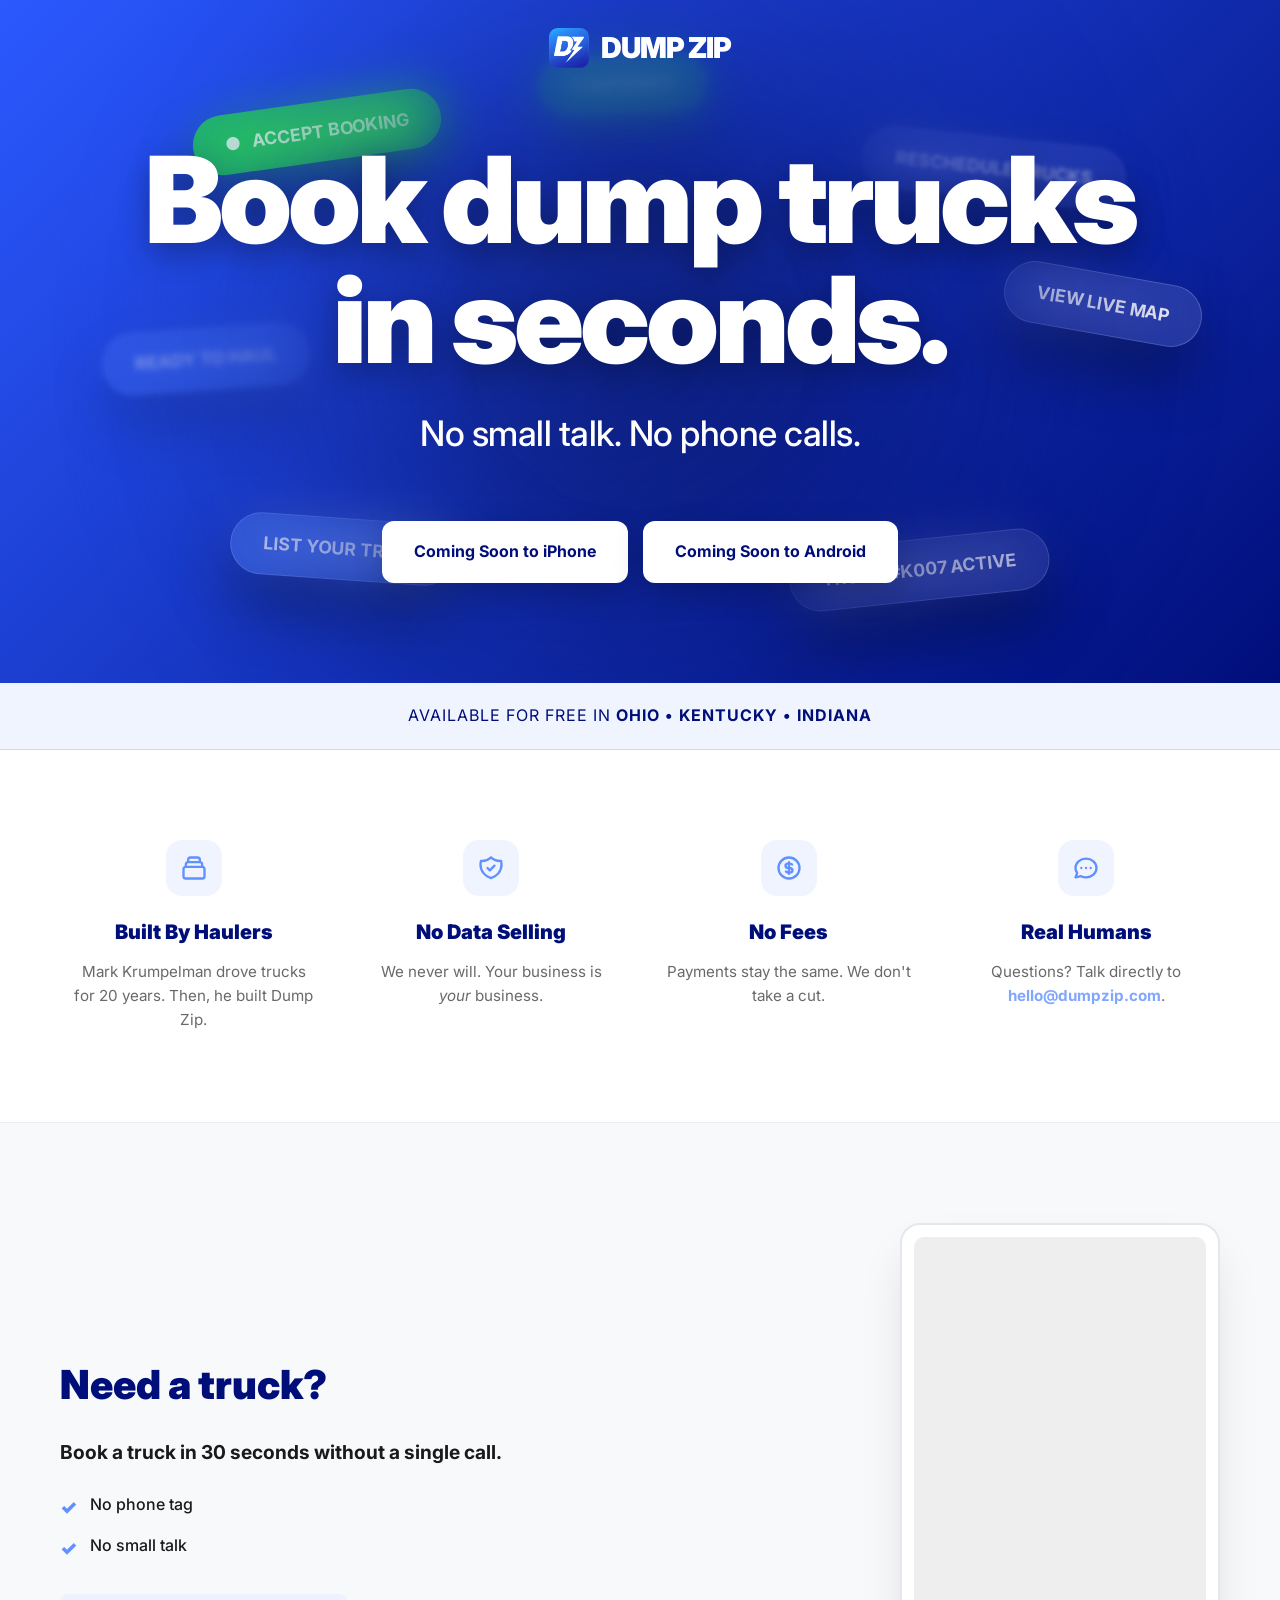
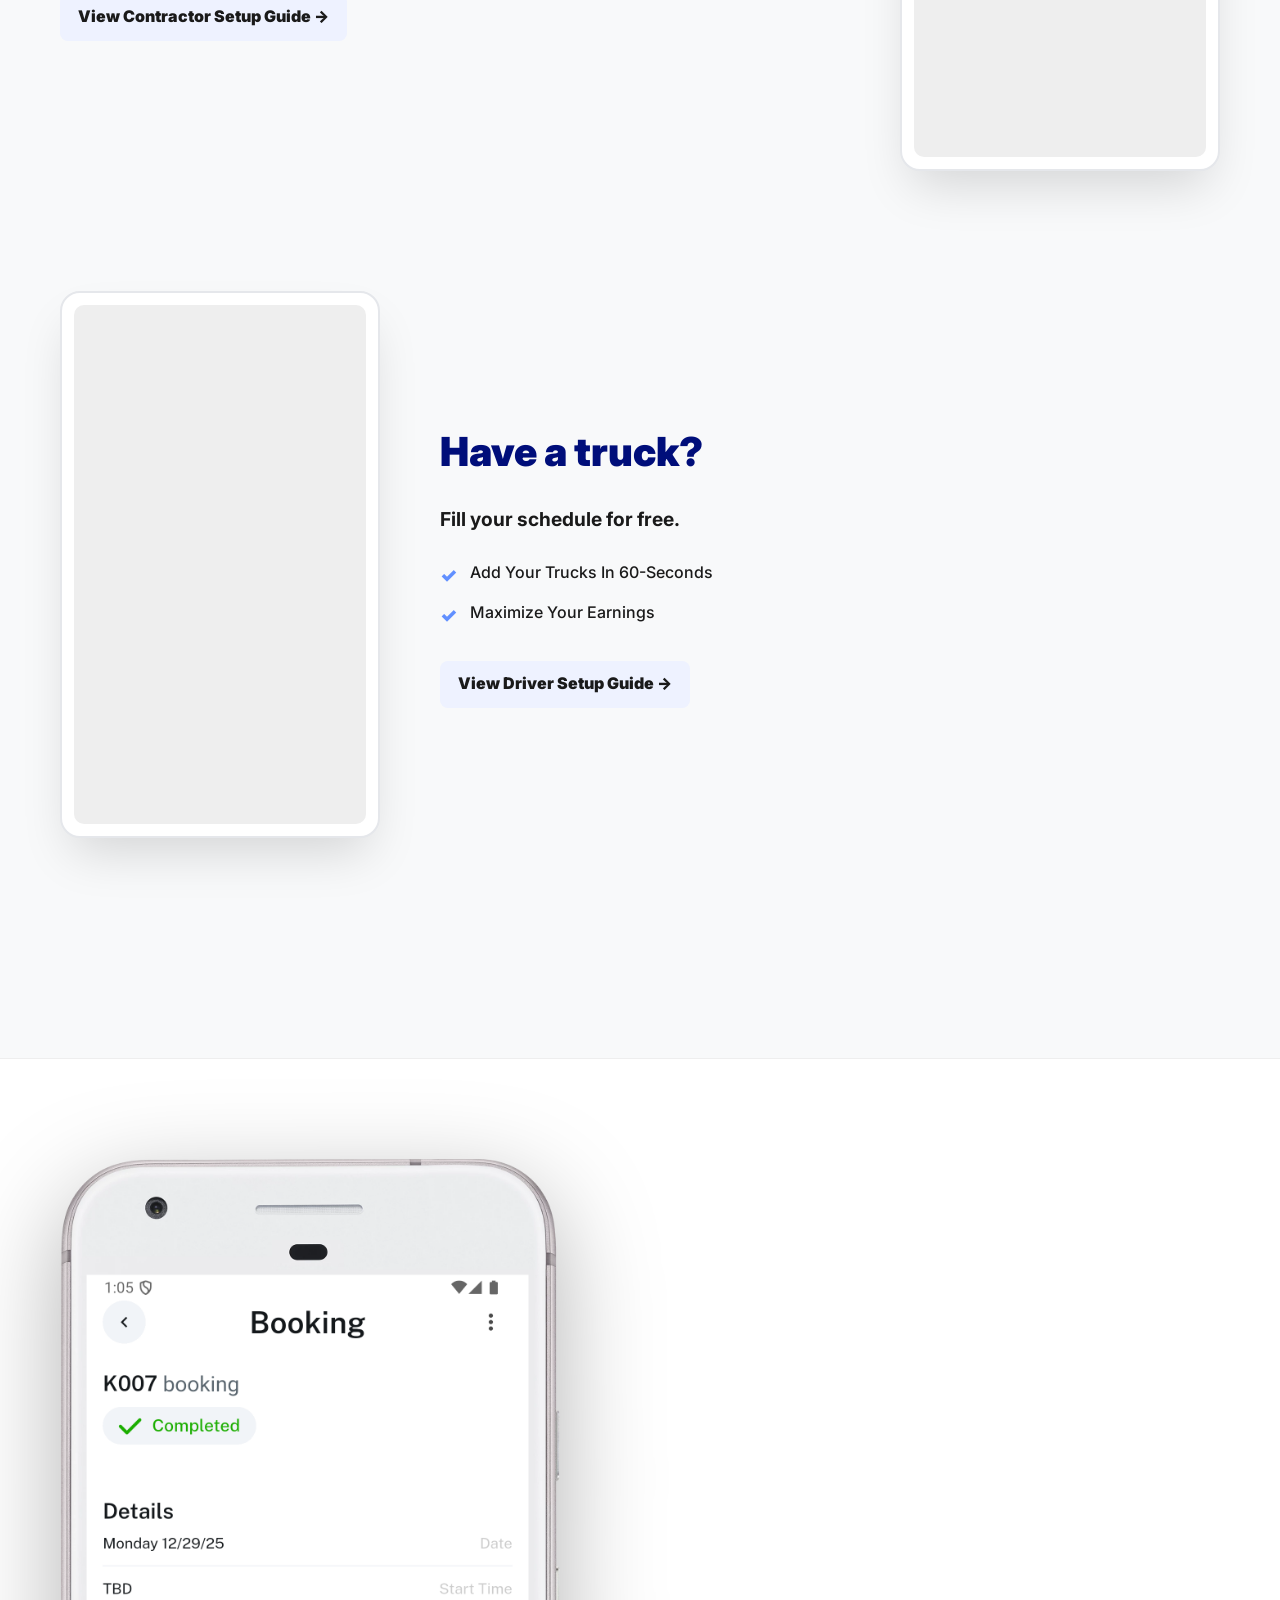
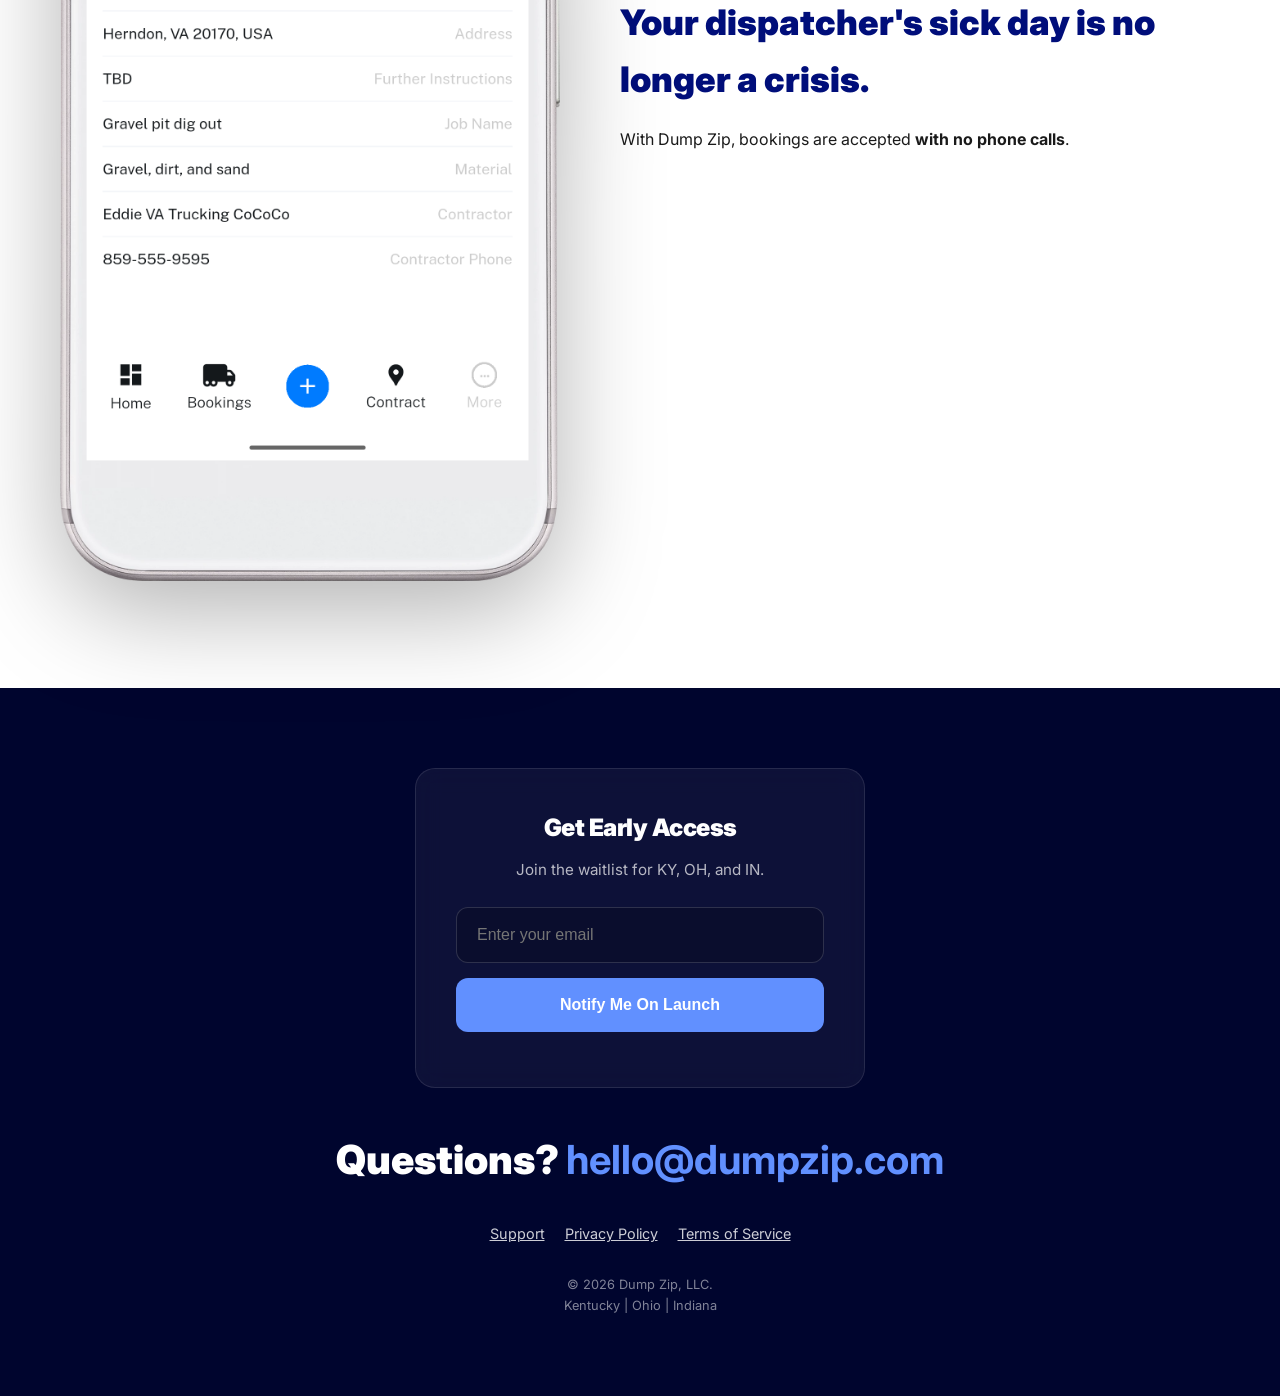
==== commit f77a196f: "Update index.html" ====
--- a/index.html
+++ b/index.html
@@ -89,6 +89,7 @@
                         <li>No phone tag</li>
                         <li>No small talk</li>
                     </ul>
+					 <a href="contractors/index.html" class="setup-link">View Contractor Setup Guide →</a>
                 </div>
                 <div class="feature-video">
                     <div class="phone-frame"><div class="video-container">
@@ -105,6 +106,7 @@
                         <li>Add Your Trucks In 60-Seconds</li>
                         <li>Maximize Your Earnings</li>
                     </ul>
+					<a href="drivers/index.html" class="setup-link">View Driver Setup Guide →</a>
                 </div>
                 <div class="feature-video">
                     <div class="phone-frame"><div class="video-container">
@@ -182,4 +184,4 @@
         });
     </script>
 </body>
-</html>+</html>
--- a/style.css
+++ b/style.css
@@ -140,6 +140,26 @@
 .proof-image img { width: 100%; filter: drop-shadow(0 30px 50px rgba(0,0,0,0.3)); transition: transform 0.3s ease; }
 .proof-text h2 { font-size: 2.2rem; font-weight: 900; margin-bottom: 20px; color: #000E7A; }
 
+/* Contextual setup links on homepage */
+.setup-link {
+    display: inline-block;
+    margin-top: 20px;
+    color: var(--primary-gradient);
+    font-weight: 900;
+    text-decoration: none;
+    font-size: 1rem;
+    border-bottom: 2px solid transparent;
+    transition: all 0.2s;
+    background: #eef2ff;
+    padding: 10px 18px;
+    border-radius: 8px;
+}
+
+.setup-link:hover {
+    background: #dbeafe;
+    transform: translateX(5px);
+}
+
 /* --- 8. BUTTONS --- */
 .btn { padding: 18px 32px; border-radius: 12px; text-decoration: none; font-weight: 700; font-size: 1rem; transition: transform 0.2s; text-align: center; display: inline-block; }
 .btn-primary { background: var(--white); color: #000E7A; box-shadow: 0 10px 30px rgba(0,0,0,0.2); }
@@ -216,4 +236,162 @@
     .feature-row, .feature-row.reverse { flex-direction: column; text-align: center; gap: 40px; margin-bottom: 80px; }
     .proof-grid { grid-template-columns: 1fr; text-align: center; gap: 40px; }
 }
-@media (max-width: 600px) { .promise-grid { grid-template-columns: 1fr; } .btn { width: 100%; } }+@media (max-width: 600px) { .promise-grid { grid-template-columns: 1fr; } .btn { width: 100%; } }
+
+/* --- FINAL DRIVER SETUP OVERRIDES --- */
+
+.driver-onboarding .instruction-card {
+    background: #fff;
+    border: 1px solid var(--border-color);
+    border-radius: 24px;
+    margin-bottom: 30px;
+    padding: 40px;
+    box-shadow: 0 4px 20px rgba(0, 14, 122, 0.05);
+    /* Resets global .instruction-card { cursor: pointer } to browser default */
+    cursor: auto; 
+}
+
+.driver-onboarding .instruction-flex {
+    display: flex;
+    justify-content: space-between;
+    align-items: flex-start;
+    gap: 40px;
+}
+
+.driver-onboarding .instruction-text {
+    flex: 1;
+}
+
+/* Image Constraint */
+.driver-onboarding .instruction-image {
+    flex: 0 0 320px;
+    max-width: 320px;
+}
+
+.ui-screenshot {
+    border-radius: 12px;
+    box-shadow: 0 10px 40px rgba(0, 14, 122, 0.12);
+    overflow: hidden;
+    border: 1px solid #eee;
+}
+
+.ui-screenshot img {
+    width: 100%;
+    height: auto;
+    display: block;
+}
+
+/* Step Circle & Headers */
+.driver-onboarding .step-header {
+    display: flex;
+    gap: 20px;
+    margin-bottom: 0;
+}
+
+.driver-onboarding .step-circle {
+    background: #000E7A;
+    color: #fff;
+    width: 44px;
+    height: 44px;
+    border-radius: 50%;
+    display: flex;
+    align-items: center;
+    justify-content: center;
+    font-weight: 900;
+    font-size: 1.2rem;
+    flex-shrink: 0;
+}
+
+.driver-onboarding .step-title-group h2 {
+    font-size: 1.6rem;
+    font-weight: 900;
+    margin-bottom: 5px;
+    color: #000E7A;
+}
+
+/* Button Group Alignment */
+.driver-onboarding .setup-btn-group {
+    display: flex;
+    gap: 12px;
+    margin-top: 25px;
+    flex-wrap: wrap;
+}
+
+.btn-store {
+    background: #000;
+    color: #fff;
+    padding: 12px 24px;
+    border-radius: 10px;
+    text-decoration: none;
+    font-weight: 700;
+    display: inline-flex;
+    align-items: center;
+    justify-content: center;
+    gap: 12px;
+    min-width: 170px;
+}
+
+.store-icon {
+    height: 22px !important;
+    width: auto !important;
+    flex-shrink: 0;
+}
+
+.plus-highlight {
+    display: inline-flex;
+    align-items: center;
+    justify-content: center;
+    background: #007BFF;
+    color: #fff;
+    width: 26px;
+    height: 26px;
+    border-radius: 50%;
+    font-weight: 900;
+    margin: 0 4px;
+}
+
+.sub-narrative {
+    margin-top: 15px;
+    padding-left: 64px;
+    color: #888;
+    font-size: 0.95rem;
+}
+
+/* Success Footer */
+.success-footer {
+    text-align: center;
+    padding: 50px;
+    background: #f0fdf4;
+    border: 2px dashed #22c55e;
+    border-radius: 30px;
+    margin: 40px 0;
+}
+
+.success-icon {
+    width: 60px;
+    height: 60px;
+    background: #22c55e;
+    color: #fff;
+    border-radius: 50%;
+    display: flex;
+    align-items: center;
+    justify-content: center;
+    font-size: 30px;
+    font-weight: 900;
+    margin: 0 auto 20px;
+}
+
+/* Mobile Responsive */
+@media (max-width: 850px) {
+    .driver-onboarding .instruction-flex {
+        flex-direction: column;
+    }
+    .driver-onboarding .instruction-image {
+        flex: 0 0 auto;
+        width: 100%;
+        max-width: 100%;
+        margin-top: 20px;
+    }
+    .sub-narrative { padding-left: 0; }
+    .btn-store { width: 100%; }
+}
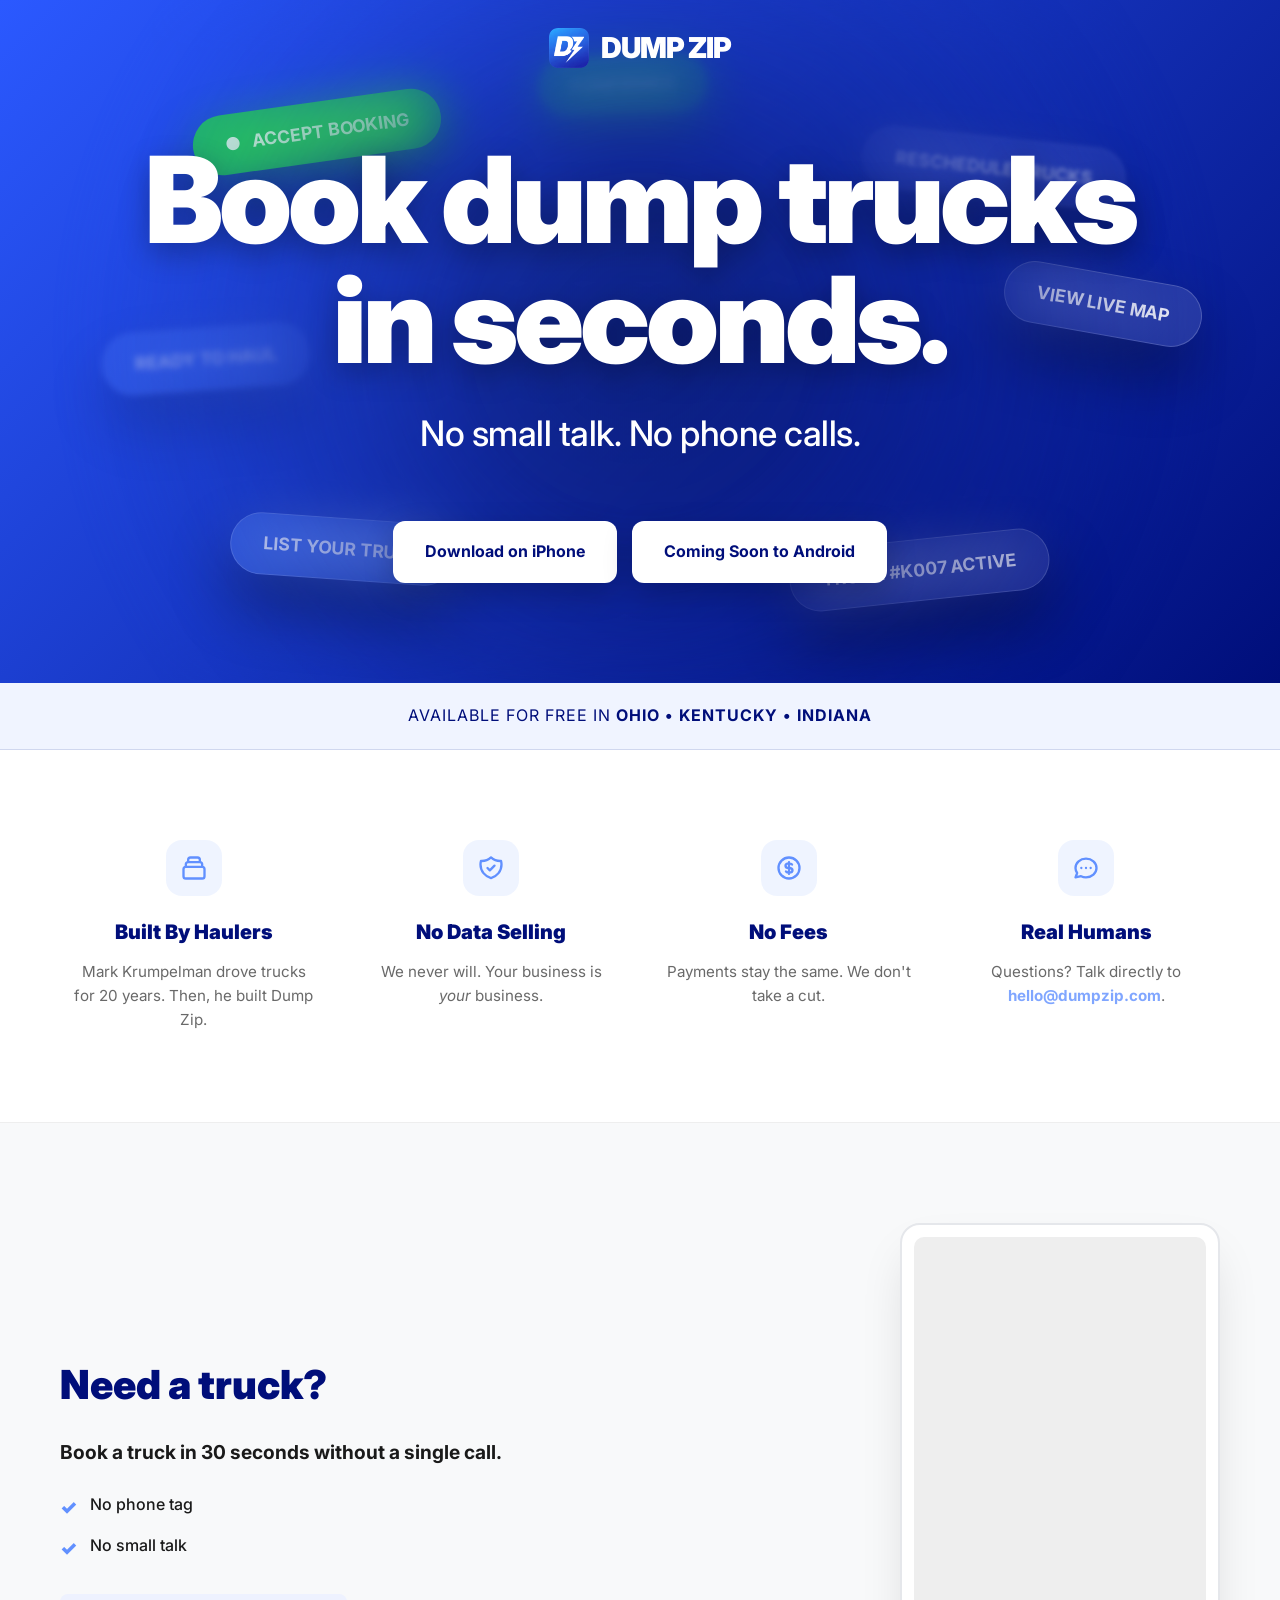
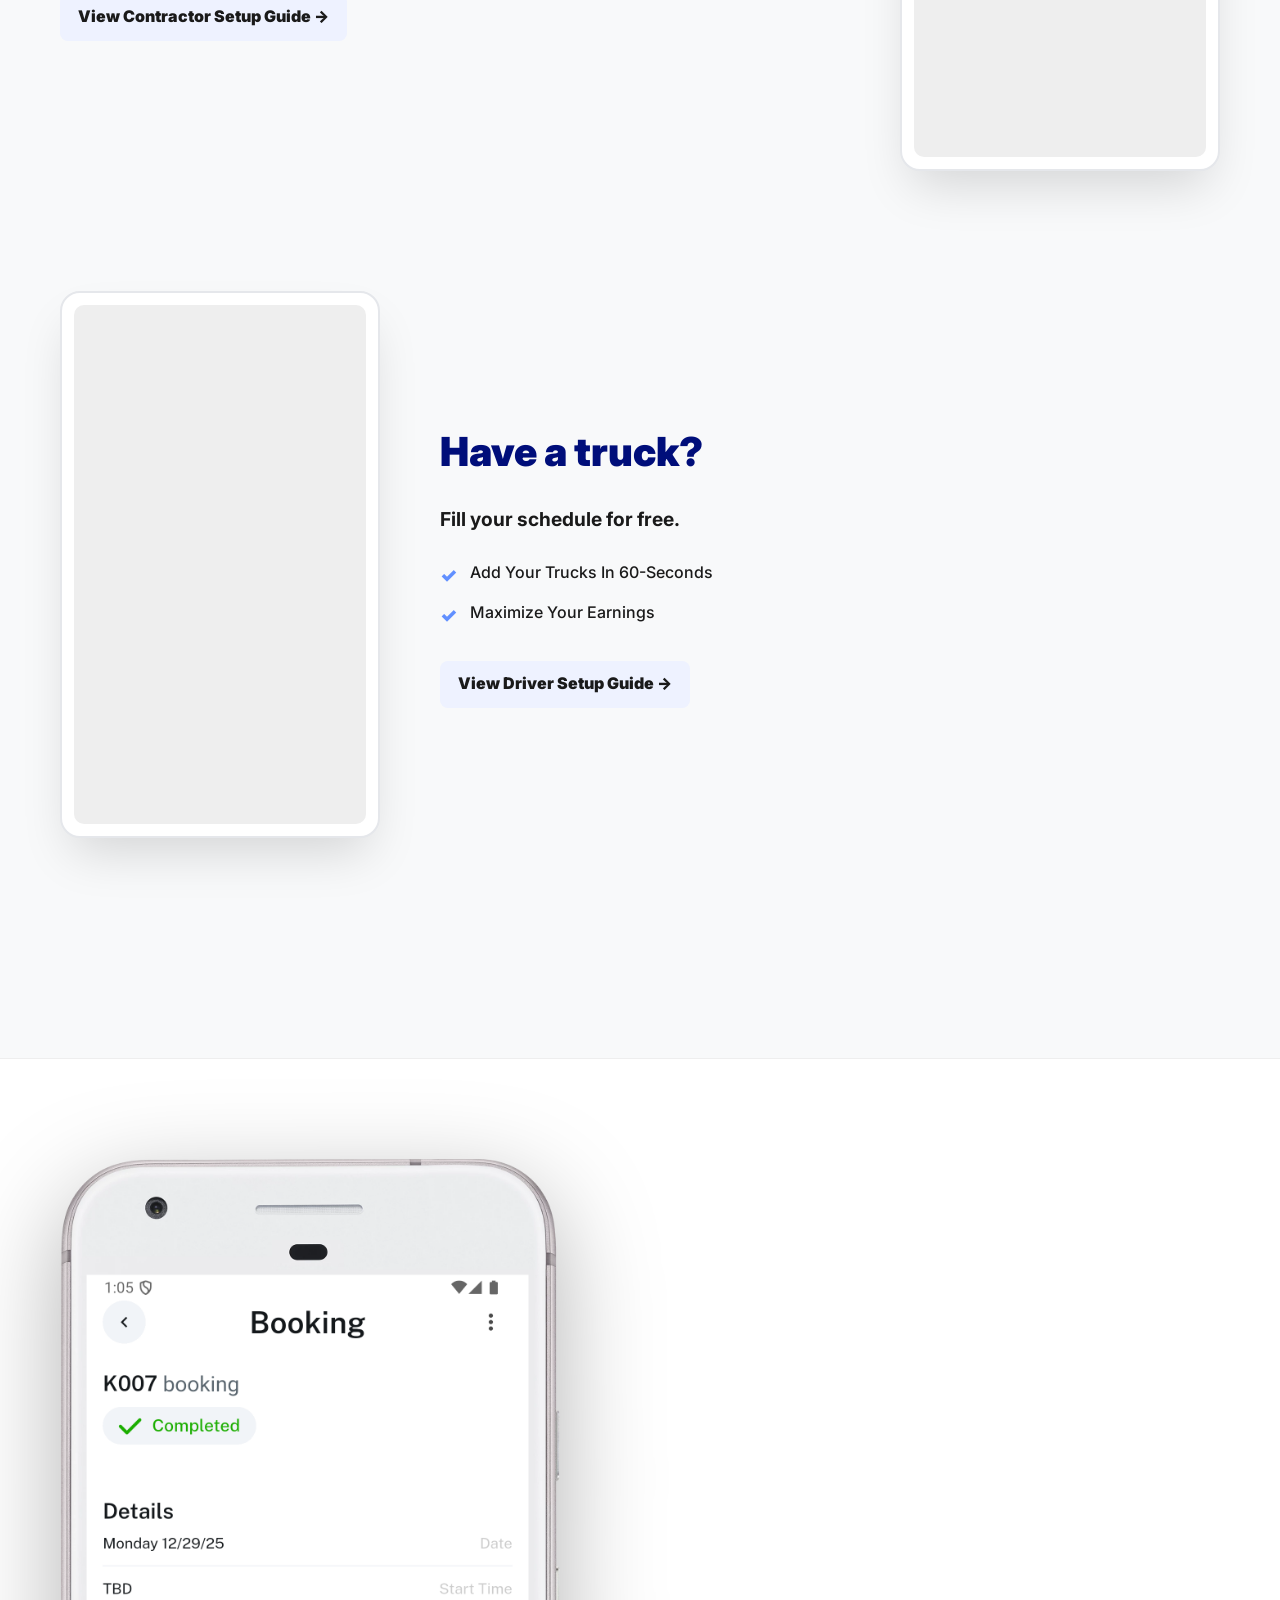
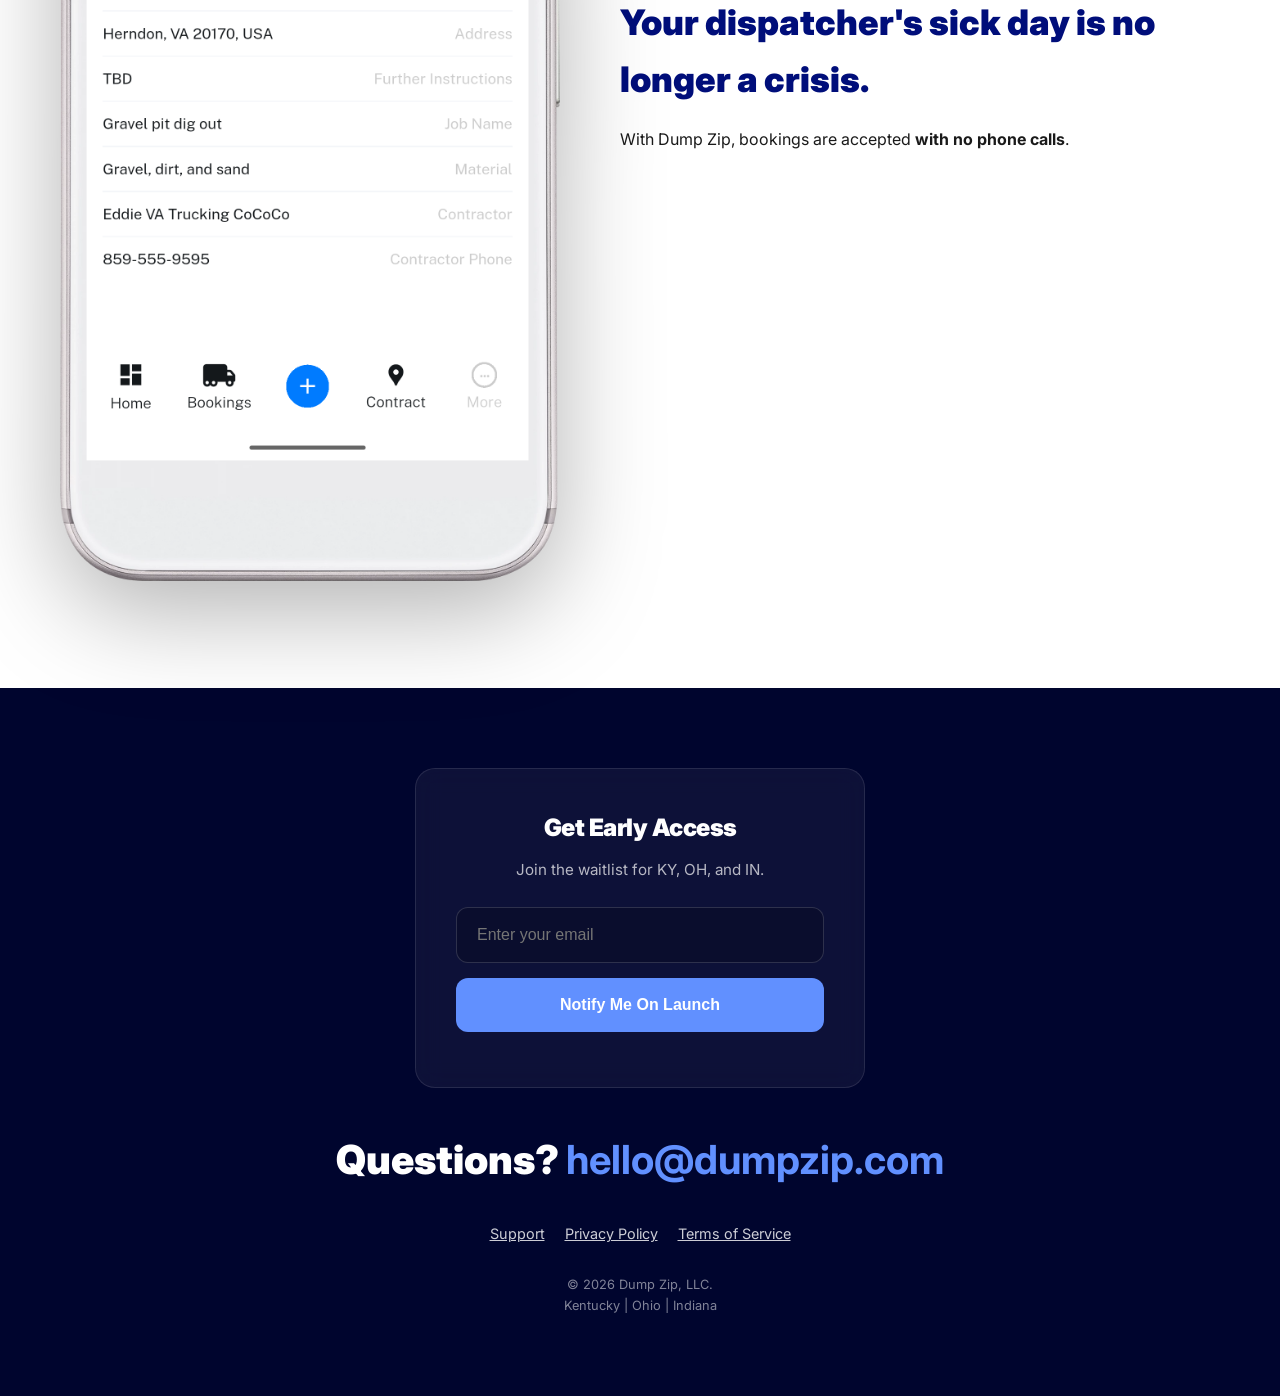
==== commit 885b2fc3: "Update index.html" ====
--- a/index.html
+++ b/index.html
@@ -33,7 +33,7 @@
                 <h1 class="hero-h1">Book dump trucks in seconds.</h1>
                 <h2 class="hero-h2">No small talk. No phone calls.</h2>
                 <div style="display: flex; gap: 15px; flex-wrap: wrap; justify-content: center;">
-                    <a href="#" class="btn btn-primary">Coming Soon to iPhone</a>
+                    <a href="https://apps.apple.com/us/app/dump-zip/id6768384331" target="_blank"  class="btn btn-primary">Download on iPhone</a>
                     <a href="#" class="btn btn-primary">Coming Soon to Android</a>
                 </div>
             </div>
@@ -146,7 +146,7 @@
             <div style="margin-bottom: 30px; display: flex; justify-content: center; gap: 20px; font-size: 0.9rem;">
                 <a href="support.html" style="color: white; text-decoration: underline; opacity: 0.8;">Support</a>
                 <a href="privacy.html" style="color: white; text-decoration: underline; opacity: 0.8;">Privacy Policy</a>
-                <a href="tos.html" style="color: white; text-decoration: underline; opacity: 0.8;">Terms of Service</a>
+                <a href="tos/" style="color: white; text-decoration: underline; opacity: 0.8;">Terms of Service</a>
             </div>
 
             <p style="opacity: 0.5; font-size: 0.8rem;">
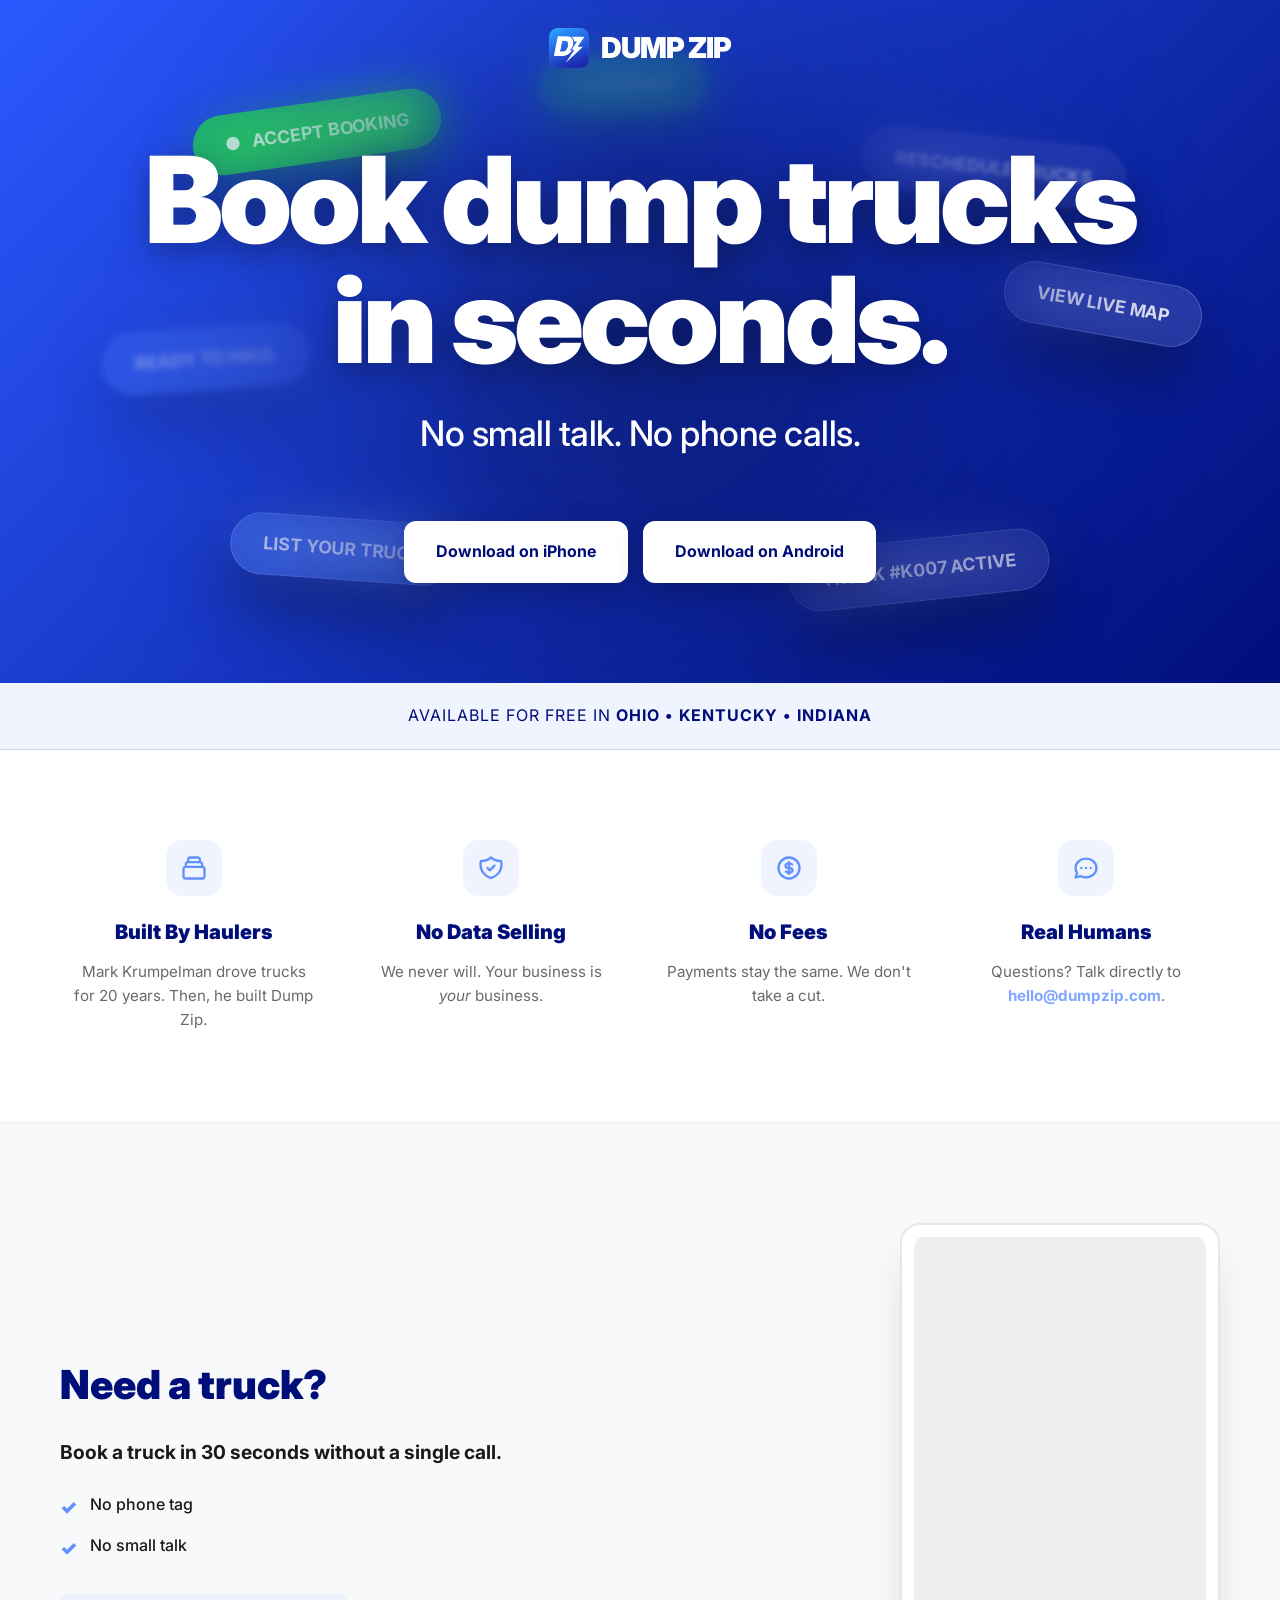
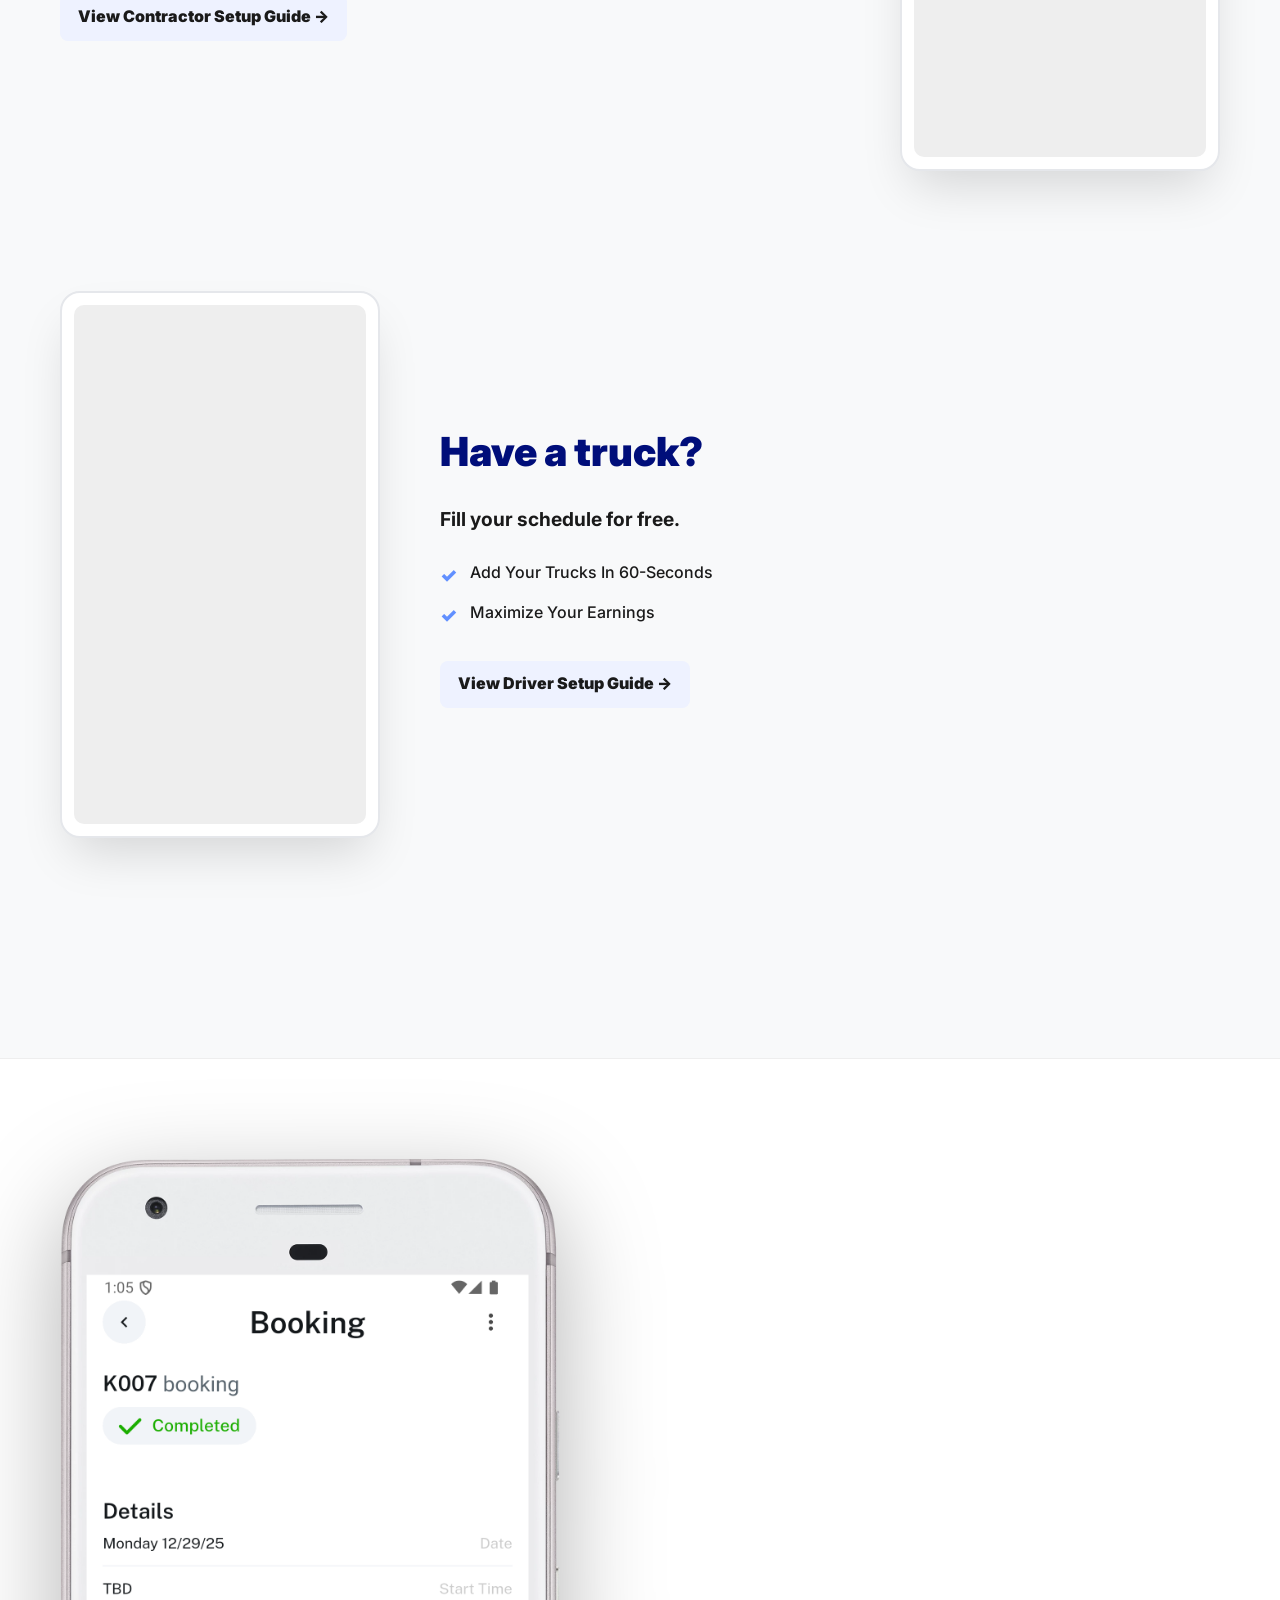
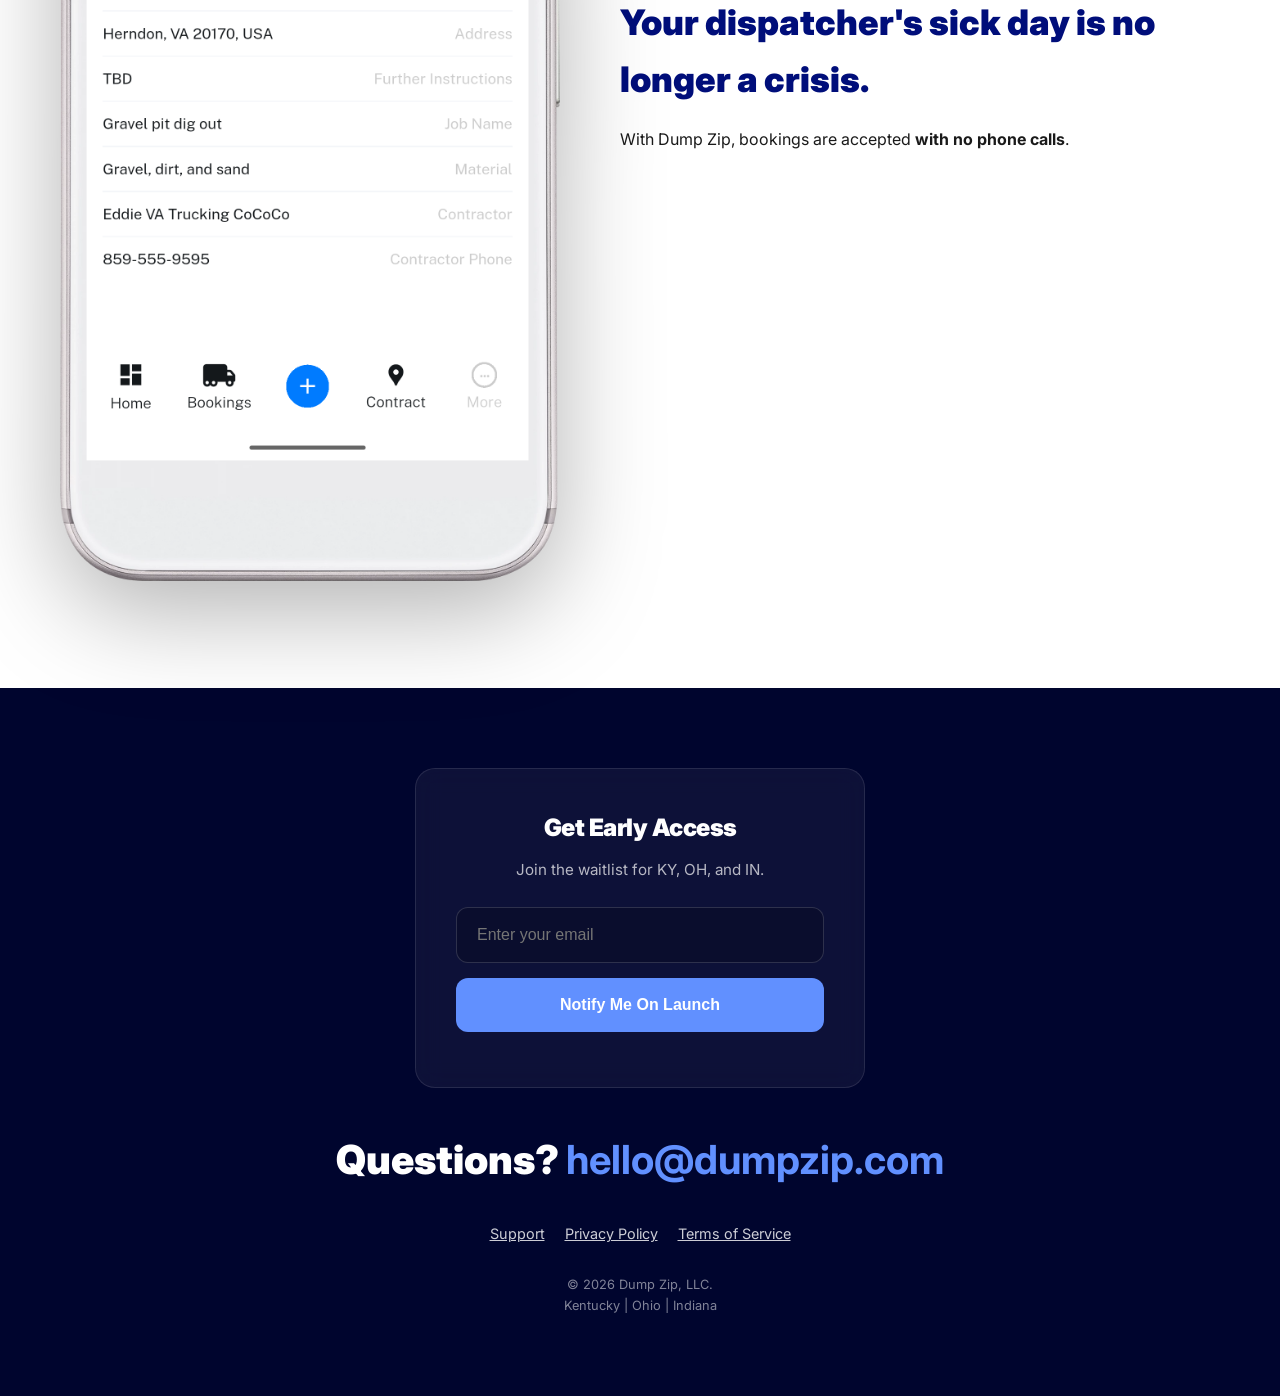
==== commit f890bcb2: "Update index.html" ====
--- a/index.html
+++ b/index.html
@@ -34,7 +34,7 @@
                 <h2 class="hero-h2">No small talk. No phone calls.</h2>
                 <div style="display: flex; gap: 15px; flex-wrap: wrap; justify-content: center;">
                     <a href="https://apps.apple.com/us/app/dump-zip/id6768384331" target="_blank"  class="btn btn-primary">Download on iPhone</a>
-                    <a href="#" class="btn btn-primary">Coming Soon to Android</a>
+                    <a href="https://play.google.com/store/apps/details?id=com.dumpzip.dumpzip" target="_blank"  class="btn btn-primary">Download on Android</a>
                 </div>
             </div>
         </div>
